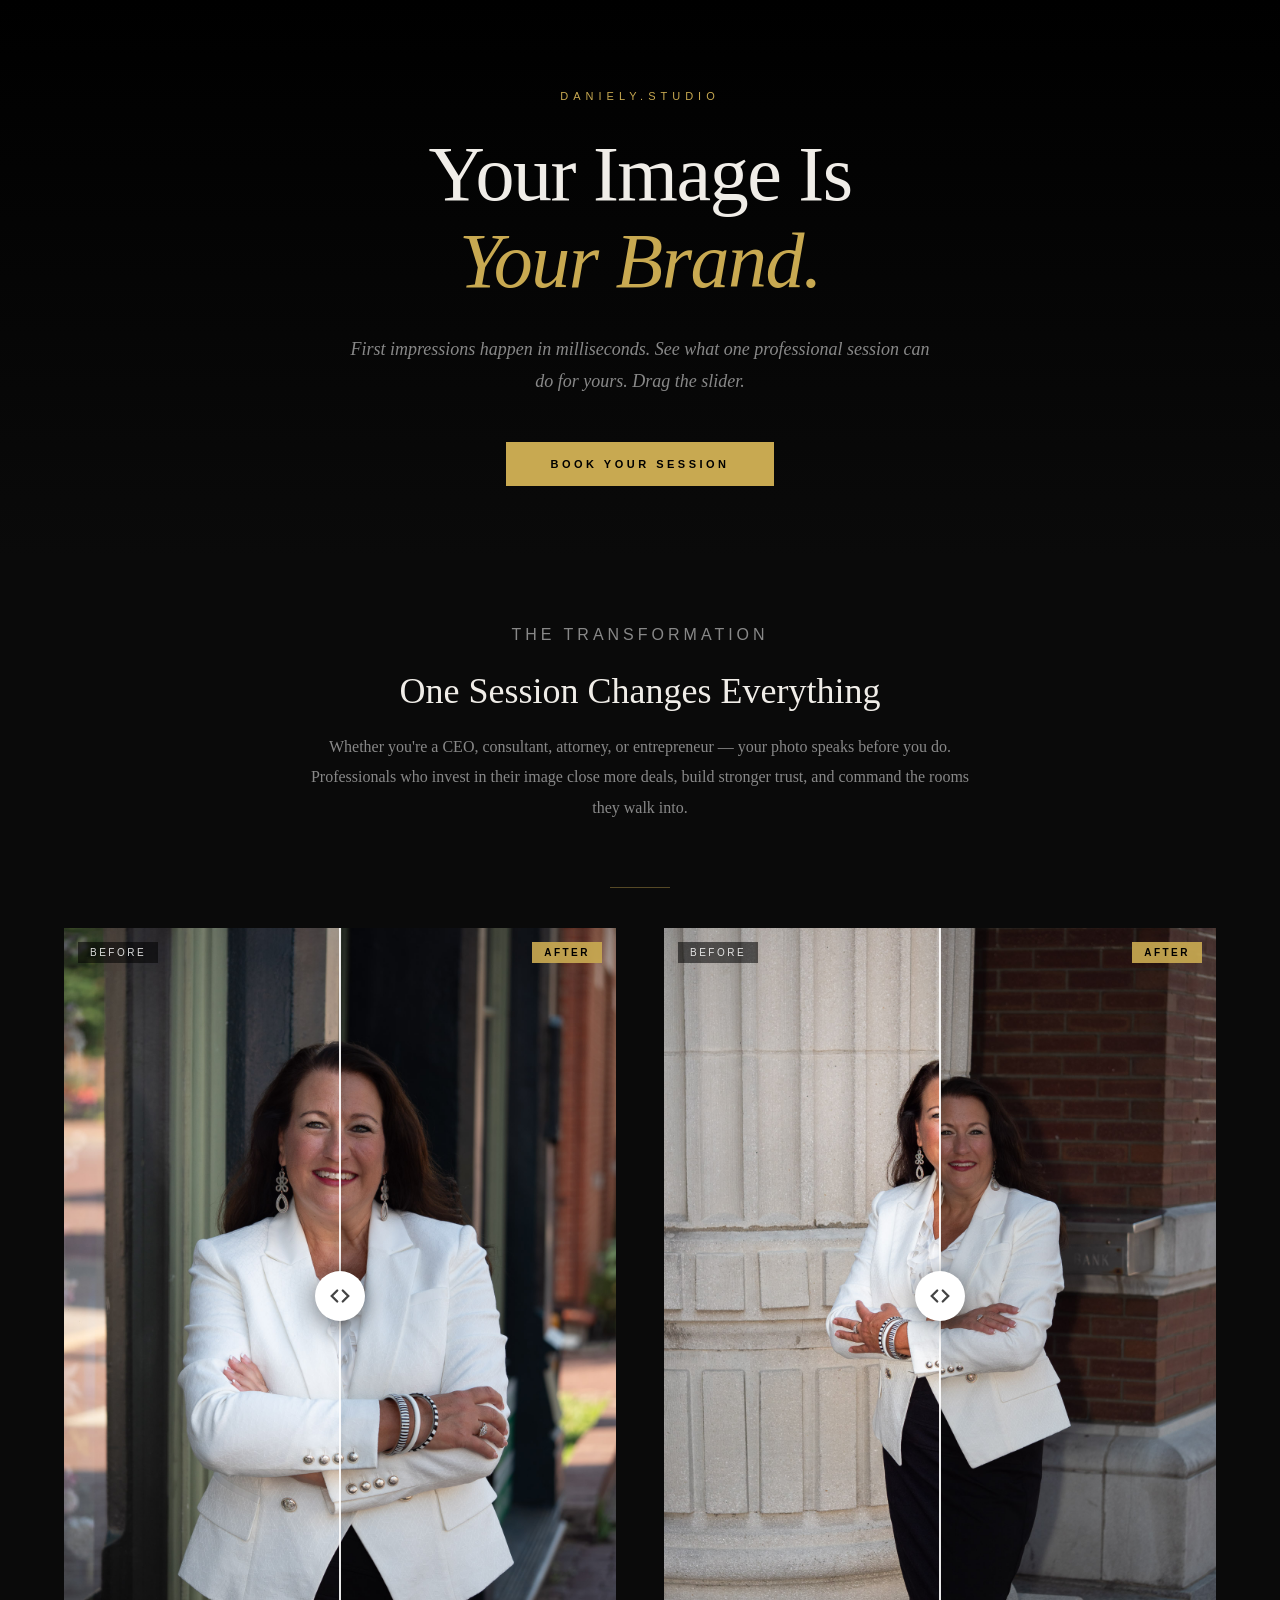
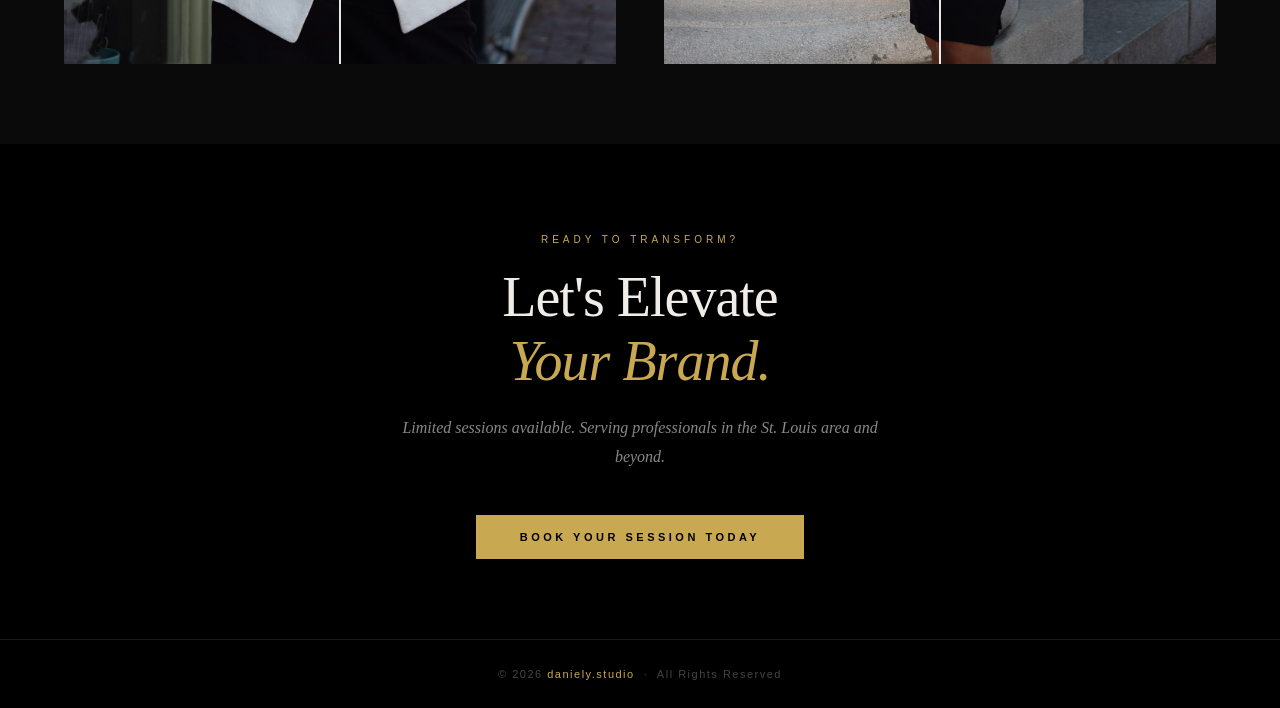
==== index.html @ 1836006f "Add files via upload" ====
<!DOCTYPE html>
<html lang="en">
<head>
    <meta charset="UTF-8">
    <meta name="viewport" content="width=device-width, initial-scale=1.0">
    <title>Elevate Your Professional Brand | daniely.studio</title>

    <!--
    ============================================================
    IMAGE NAMING GUIDE — rename your 2 pairs and place them
    in the same folder as this HTML file:

      portrait_1_before.jpg  — your chosen "before" image (left slider)
      portrait_1_after.jpg   — your chosen "after" image  (left slider)

      portrait_2_before.jpg  — your chosen "before" image (right slider)
      portrait_2_after.jpg   — your chosen "after" image  (right slider)
    ============================================================
    -->

    <style>
        * { margin: 0; padding: 0; box-sizing: border-box; }

        :root {
            --gold:  #c8a951;
            --dark:  #0a0a0a;
            --text:  #f0ede8;
            --muted: #888;
        }

        html { scroll-behavior: smooth; }

        body {
            background: var(--dark);
            color: var(--text);
            font-family: 'Georgia', 'Times New Roman', serif;
            overflow-x: hidden;
        }

        /* ── HEADER ── */
        header {
            text-align: center;
            padding: 90px 24px 70px;
            background: linear-gradient(180deg, #000 0%, var(--dark) 100%);
        }

        .brand-name {
            display: block;
            font-family: 'Arial', sans-serif;
            font-size: 11px;
            letter-spacing: 5px;
            color: var(--gold);
            text-transform: uppercase;
            margin-bottom: 28px;
        }

        header h1 {
            font-size: clamp(38px, 7vw, 78px);
            font-weight: 300;
            line-height: 1.12;
            letter-spacing: -1.5px;
            margin-bottom: 28px;
        }
        header h1 em { font-style: italic; color: var(--gold); }

        header .sub {
            font-size: clamp(15px, 2vw, 18px);
            color: var(--muted);
            max-width: 580px;
            margin: 0 auto 44px;
            line-height: 1.8;
            font-style: italic;
        }

        .cta-btn {
            display: inline-block;
            background: var(--gold);
            color: #000;
            padding: 16px 44px;
            font-size: 11px;
            letter-spacing: 3.5px;
            text-transform: uppercase;
            text-decoration: none;
            font-family: 'Arial', sans-serif;
            font-weight: 700;
            transition: background 0.25s;
        }
        .cta-btn:hover { background: #fff; }

        .divider {
            width: 60px; height: 1px;
            background: var(--gold);
            margin: 0 auto; opacity: 0.4;
        }

        /* ── INTRO ── */
        .intro {
            text-align: center;
            padding: 64px 24px;
            max-width: 720px;
            margin: 0 auto;
        }

        .eyebrow {
            font-family: 'Arial', sans-serif;
            font-size: 10px;
            letter-spacing: 4px;
            color: var(--gold);
            text-transform: uppercase;
            margin-bottom: 20px;
        }

        .intro h2 {
            font-size: clamp(24px, 3.5vw, 36px);
            font-weight: 300;
            margin-bottom: 20px;
        }

        .intro p { color: var(--muted); line-height: 1.9; font-size: 16px; }

        /* ── GALLERY ── */
        .gallery { padding: 40px 24px 80px; max-width: 1200px; margin: 0 auto; }

        .gallery-grid {
            display: grid;
            grid-template-columns: repeat(2, 1fr);
            gap: 48px;
        }

        /* ── BEFORE/AFTER SLIDER ── */
        .ba-container {
            position: relative;
            width: 100%;
            aspect-ratio: 3 / 4;
            overflow: hidden;
            cursor: col-resize;
            user-select: none;
            -webkit-user-select: none;
            background: #111;
        }

        .ba-container img {
            position: absolute;
            top: 0; left: 0;
            width: 100%; height: 100%;
            object-fit: cover;
            object-position: center top;
            display: block;
            pointer-events: none;
        }

        .ba-after { clip-path: inset(0 50% 0 0); }

        .ba-handle {
            position: absolute;
            top: 0; bottom: 0; left: 50%;
            width: 2px;
            background: rgba(255,255,255,0.9);
            transform: translateX(-50%);
            z-index: 20;
            pointer-events: none;
        }

        .ba-circle {
            position: absolute;
            top: 50%; left: 50%;
            transform: translate(-50%, -50%);
            width: 50px; height: 50px;
            background: #fff;
            border-radius: 50%;
            box-shadow: 0 4px 24px rgba(0,0,0,0.55);
            display: flex; align-items: center; justify-content: center;
            pointer-events: all;
            cursor: col-resize;
        }
        .ba-circle svg { width: 22px; height: 22px; }

        .ba-labels {
            position: absolute;
            top: 14px; left: 14px; right: 14px;
            display: flex; justify-content: space-between;
            z-index: 15; pointer-events: none;
        }

        .ba-label {
            font-family: 'Arial', sans-serif;
            font-size: 10px; letter-spacing: 2.5px;
            text-transform: uppercase;
            padding: 5px 12px;
            background: rgba(0,0,0,0.55);
            color: rgba(255,255,255,0.85);
        }
        .ba-label.is-after {
            background: rgba(200,169,81,0.92);
            color: #000; font-weight: 700;
        }

        /* ── CTA ── */
        .cta-section {
            background: #000;
            text-align: center;
            padding: 90px 24px 80px;
        }
        .cta-section h2 {
            font-size: clamp(30px, 5vw, 56px);
            font-weight: 300; line-height: 1.15;
            margin-bottom: 20px; letter-spacing: -1px;
        }
        .cta-section h2 em { font-style: italic; color: var(--gold); }
        .cta-desc {
            color: var(--muted);
            margin: 0 auto 44px; font-size: 16px;
            max-width: 480px; line-height: 1.8; font-style: italic;
        }

        /* ── FOOTER ── */
        footer {
            text-align: center; padding: 28px 24px;
            background: #000; border-top: 1px solid #1a1a1a;
            color: #444; font-family: 'Arial', sans-serif;
            font-size: 11px; letter-spacing: 1.5px;
        }
        footer a { color: var(--gold); text-decoration: none; }

        @media (max-width: 700px) {
            .gallery-grid { grid-template-columns: 1fr; }
            header { padding: 60px 20px 50px; }
        }
    </style>
</head>
<body>

<!-- HEADER -->
<header>
    <span class="brand-name">daniely.studio</span>
    <h1>Your Image Is<br><em>Your Brand.</em></h1>
    <p class="sub">First impressions happen in milliseconds. See what one professional session can do for yours. Drag the slider.</p>
    <a href="#contact" class="cta-btn">Book Your Session</a>
</header>

<!-- INTRO -->
<section class="intro">
    <p class="eyebrow">The Transformation</p>
    <h2>One Session Changes Everything</h2>
    <p>Whether you're a CEO, consultant, attorney, or entrepreneur — your photo speaks before you do. Professionals who invest in their image close more deals, build stronger trust, and command the rooms they walk into.</p>
</section>

<div class="divider"></div>

<!-- GALLERY -->
<section class="gallery">
    <div class="gallery-grid">

        <!-- Slider 1 (left) -->
        <div>
            <div class="ba-container">
                <img src="portrait_1_before.jpg" alt="Before" class="ba-before">
                <img src="portrait_1_after.jpg"  alt="After"  class="ba-after">
                <div class="ba-labels">
                    <span class="ba-label">Before</span>
                    <span class="ba-label is-after">After</span>
                </div>
                <div class="ba-handle"><div class="ba-circle">
                    <svg viewBox="0 0 24 24" fill="none" stroke="#444" stroke-width="2.5" stroke-linecap="round">
                        <polyline points="9 18 3 12 9 6"/><polyline points="15 6 21 12 15 18"/>
                    </svg>
                </div></div>
            </div>
        </div>

        <!-- Slider 2 (right) -->
        <div>
            <div class="ba-container">
                <img src="portrait_2_before.jpg" alt="Before" class="ba-before">
                <img src="portrait_2_after.jpg"  alt="After"  class="ba-after">
                <div class="ba-labels">
                    <span class="ba-label">Before</span>
                    <span class="ba-label is-after">After</span>
                </div>
                <div class="ba-handle"><div class="ba-circle">
                    <svg viewBox="0 0 24 24" fill="none" stroke="#444" stroke-width="2.5" stroke-linecap="round">
                        <polyline points="9 18 3 12 9 6"/><polyline points="15 6 21 12 15 18"/>
                    </svg>
                </div></div>
            </div>
        </div>

    </div>
</section>

<!-- CTA -->
<section class="cta-section" id="contact">
    <p class="eyebrow">Ready to Transform?</p>
    <h2>Let's Elevate<br><em>Your Brand.</em></h2>
    <p class="cta-desc">Limited sessions available. Serving professionals in the St. Louis area and beyond.</p>
    <a href="mailto:dyarosch@gmail.com" class="cta-btn">Book Your Session Today</a>
</section>

<!-- FOOTER -->
<footer>
    <p>© 2026 <a href="#">daniely.studio</a> &nbsp;·&nbsp; All Rights Reserved</p>
</footer>

<!-- SLIDER SCRIPT -->
<script>
(function () {
    document.querySelectorAll('.ba-container').forEach(function (c) {
        var after  = c.querySelector('.ba-after');
        var handle = c.querySelector('.ba-handle');
        if (!after || !handle) return;

        var down = false;

        function pct(x) {
            var r = c.getBoundingClientRect();
            return Math.max(1, Math.min(99, (x - r.left) / r.width * 100));
        }

        function set(p) {
            after.style.clipPath = 'inset(0 ' + (100 - p) + '% 0 0)';
            handle.style.left    = p + '%';
        }

        c.addEventListener('mousedown', function (e) { down = true; set(pct(e.clientX)); e.preventDefault(); });
        document.addEventListener('mousemove', function (e) { if (down) set(pct(e.clientX)); });
        document.addEventListener('mouseup',   function ()  { down = false; });

        c.addEventListener('touchstart', function (e) { down = true; set(pct(e.touches[0].clientX)); }, { passive: true });
        document.addEventListener('touchmove', function (e) { if (down) set(pct(e.touches[0].clientX)); }, { passive: true });
        document.addEventListener('touchend',  function ()  { down = false; });

        set(50);
    });
}());
</script>

</body>
</html>
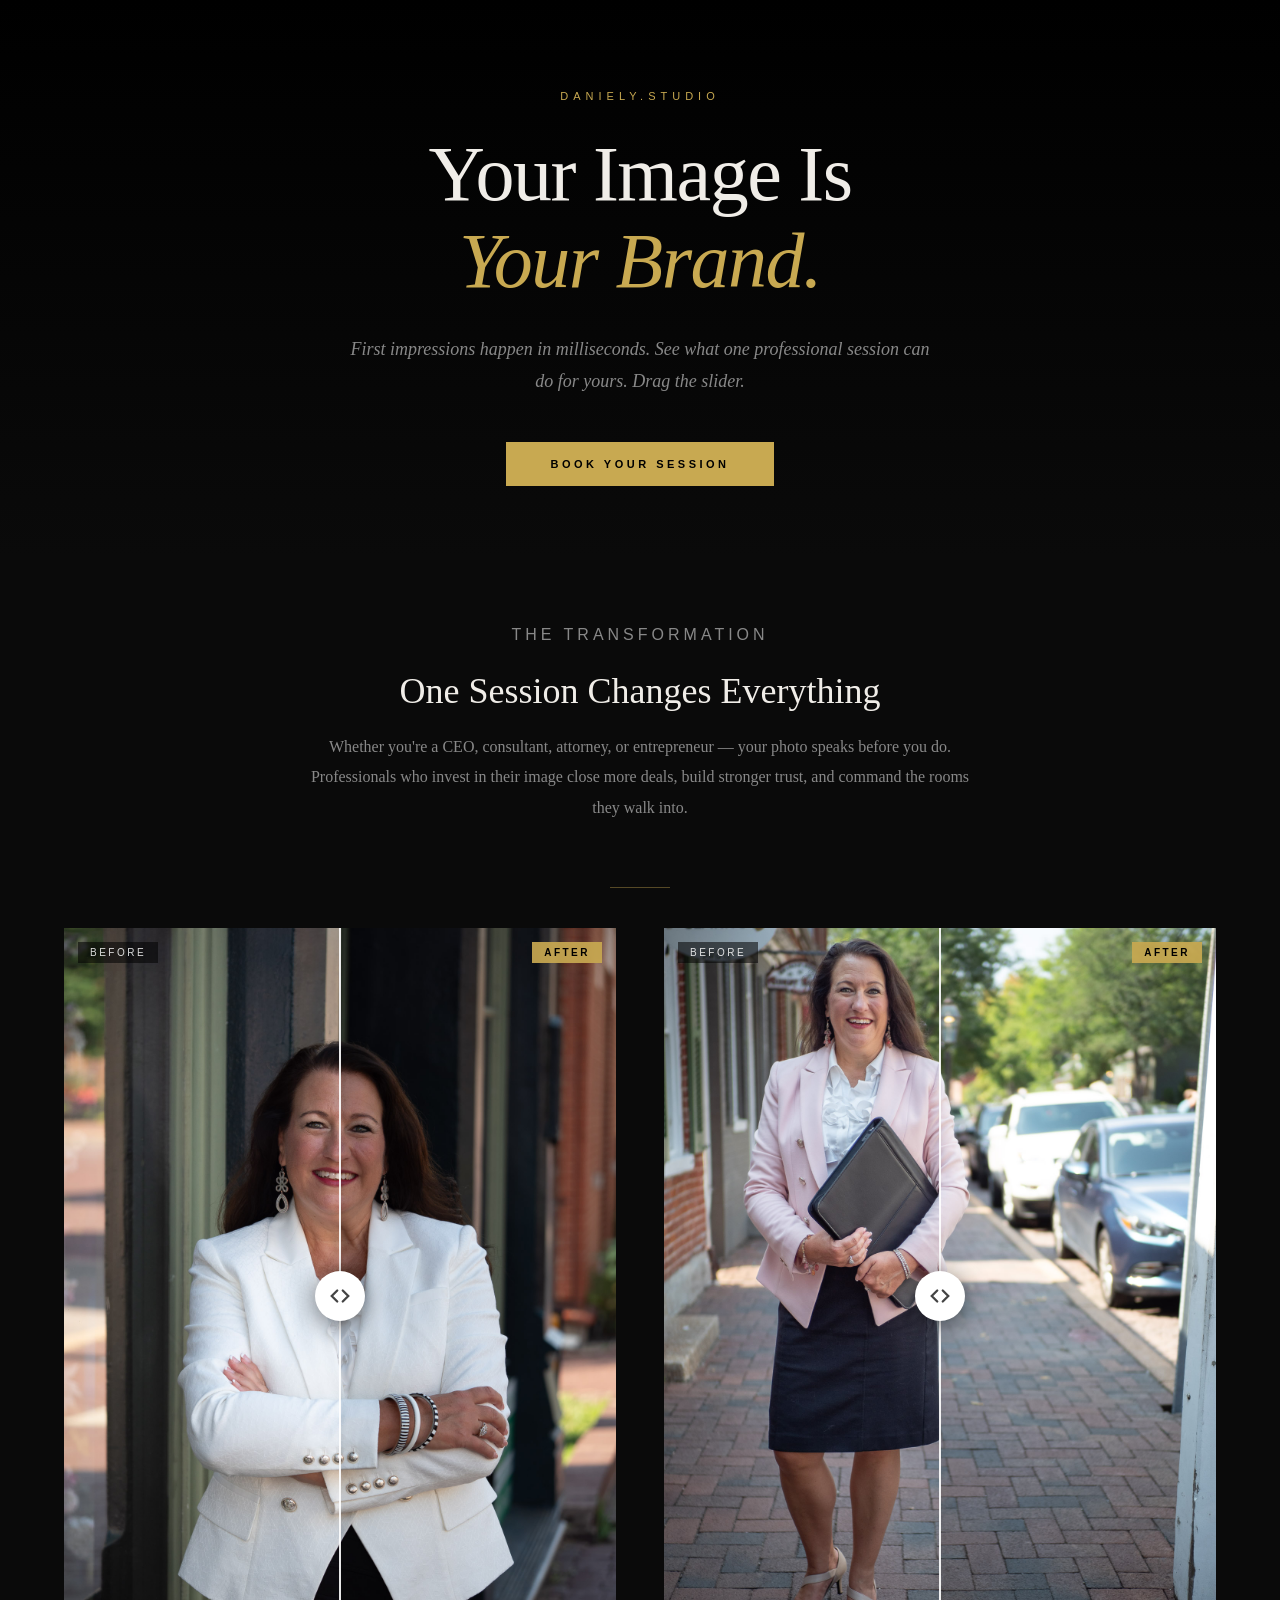
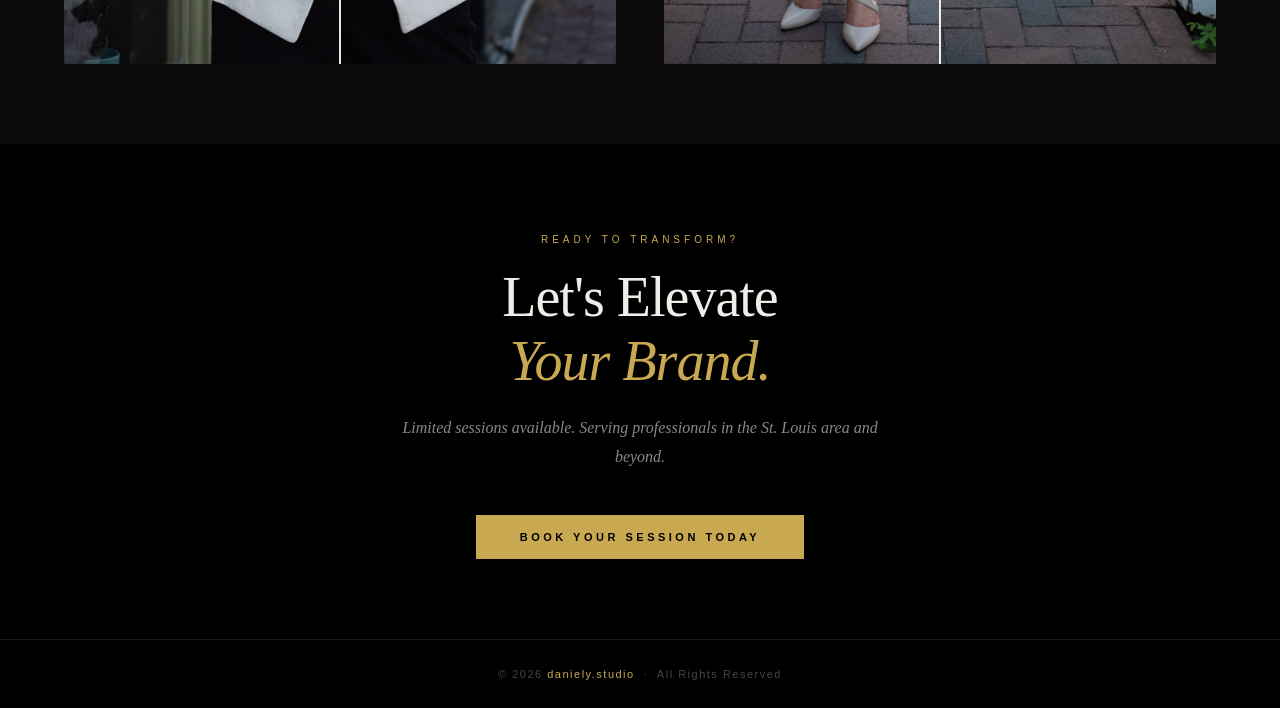
==== commit 69dc0801: "Fix index.html to use other images, delete older files. use #4 instead of #2 files" ====
--- a/index.html
+++ b/index.html
@@ -271,8 +271,8 @@
         <!-- Slider 2 (right) -->
         <div>
             <div class="ba-container">
-                <img src="portrait_2_before.jpg" alt="Before" class="ba-before">
-                <img src="portrait_2_after.jpg"  alt="After"  class="ba-after">
+                <img src="portrait_4_before.jpg" alt="Before" class="ba-before">
+                <img src="portrait_4_after.jpg"  alt="After"  class="ba-after">
                 <div class="ba-labels">
                     <span class="ba-label">Before</span>
                     <span class="ba-label is-after">After</span>
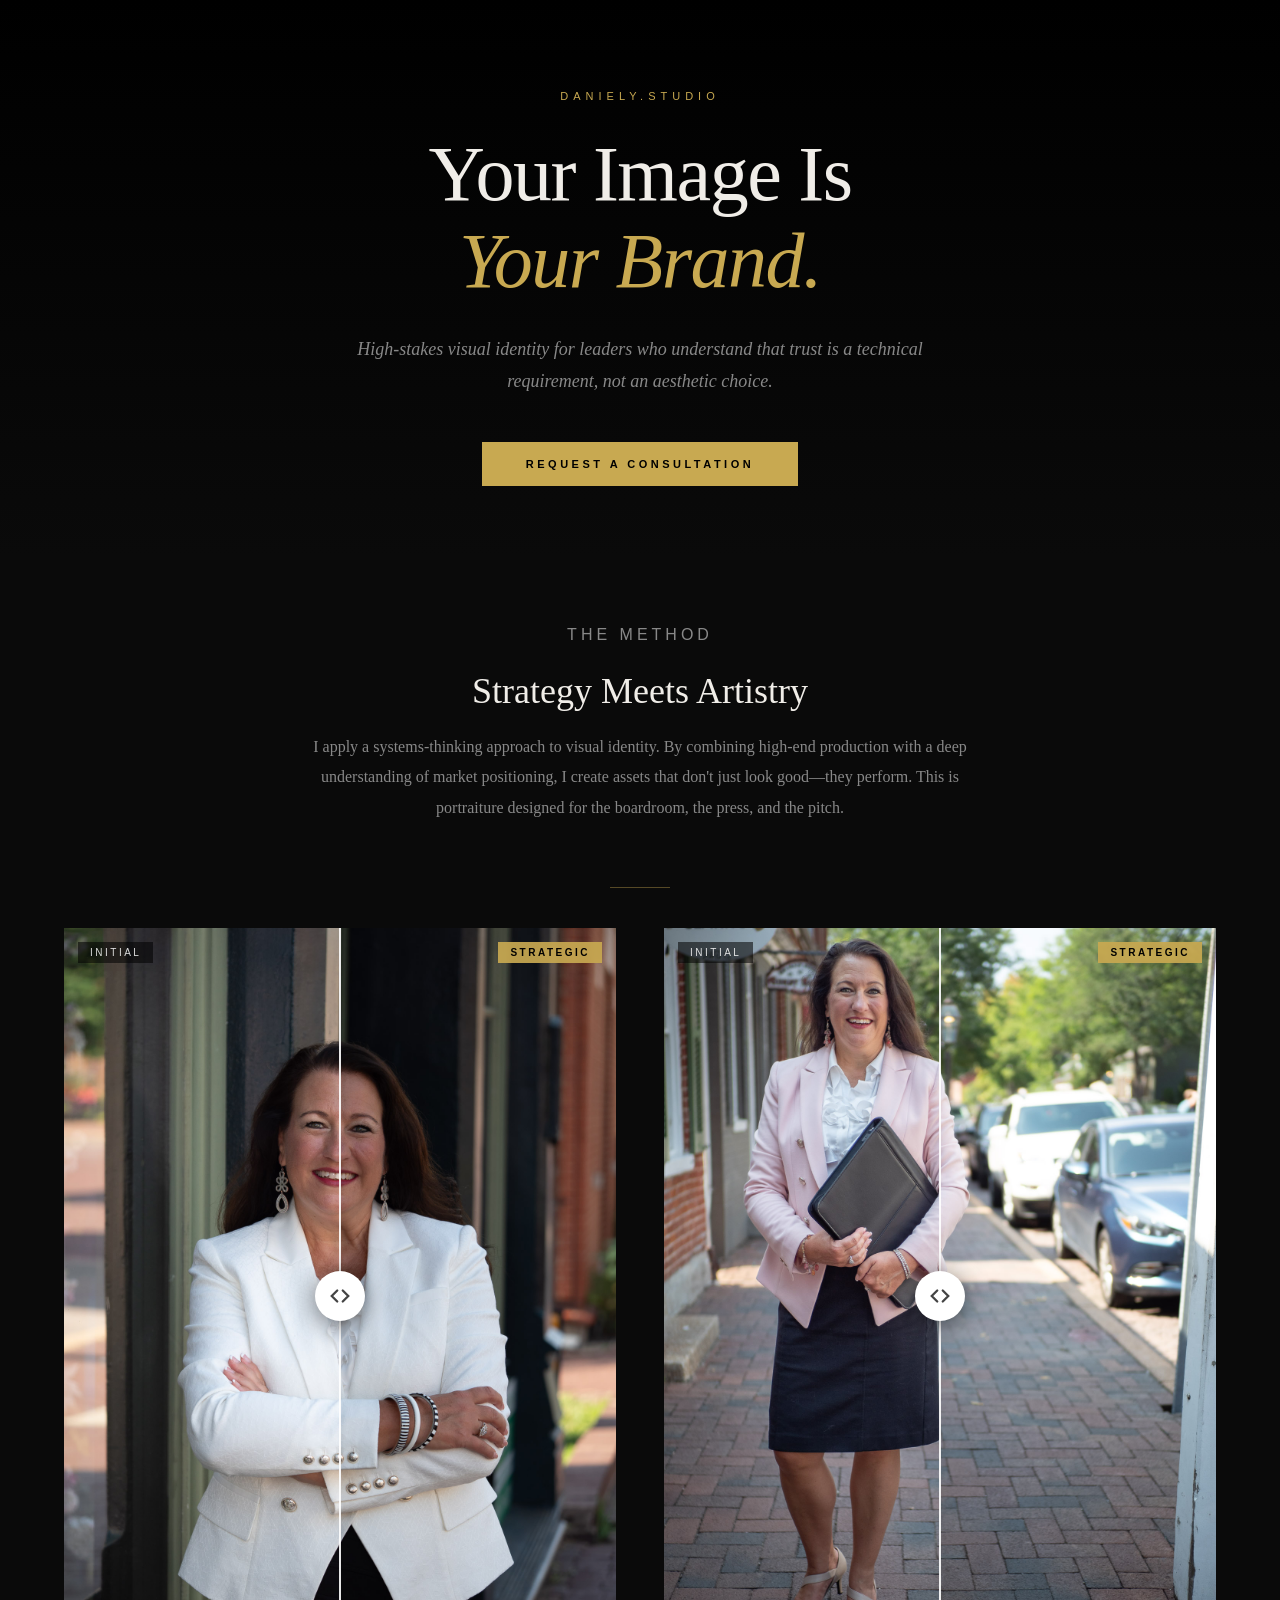
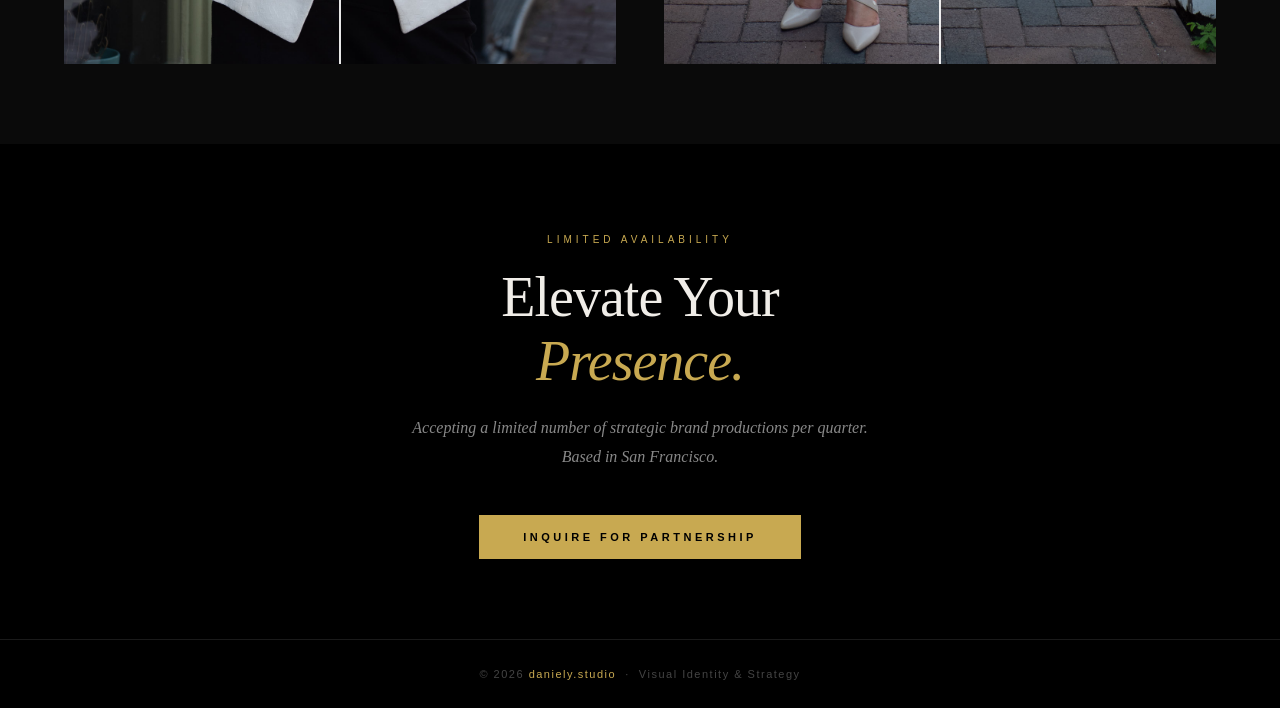
==== commit cbe2562f: "Update index.html new version from gemini" ====
--- a/index.html
+++ b/index.html
@@ -3,22 +3,11 @@
 <head>
     <meta charset="UTF-8">
     <meta name="viewport" content="width=device-width, initial-scale=1.0">
-    <title>Elevate Your Professional Brand | daniely.studio</title>
-
-    <!--
-    ============================================================
-    IMAGE NAMING GUIDE — rename your 2 pairs and place them
-    in the same folder as this HTML file:
-
-      portrait_1_before.jpg  — your chosen "before" image (left slider)
-      portrait_1_after.jpg   — your chosen "after" image  (left slider)
-
-      portrait_2_before.jpg  — your chosen "before" image (right slider)
-      portrait_2_after.jpg   — your chosen "after" image  (right slider)
-    ============================================================
-    -->
-
+    <title>Daniel Yim | Strategic Visual Identity & Brand Production</title>
+    <meta name="description" content="High-end visual branding and portraiture for executives, founders, and premium consultants. Transforming professional presence through strategic imagery.">
+    
     <style>
+        /* ... existing styles kept for brevity ... */
         * { margin: 0; padding: 0; box-sizing: border-box; }
 
         :root {
@@ -230,35 +219,30 @@
 </head>
 <body>
 
-<!-- HEADER -->
 <header>
     <span class="brand-name">daniely.studio</span>
     <h1>Your Image Is<br><em>Your Brand.</em></h1>
-    <p class="sub">First impressions happen in milliseconds. See what one professional session can do for yours. Drag the slider.</p>
-    <a href="#contact" class="cta-btn">Book Your Session</a>
+    <p class="sub">High-stakes visual identity for leaders who understand that trust is a technical requirement, not an aesthetic choice.</p>
+    <a href="#inquire" class="cta-btn">Request a Consultation</a>
 </header>
 
-<!-- INTRO -->
 <section class="intro">
-    <p class="eyebrow">The Transformation</p>
-    <h2>One Session Changes Everything</h2>
-    <p>Whether you're a CEO, consultant, attorney, or entrepreneur — your photo speaks before you do. Professionals who invest in their image close more deals, build stronger trust, and command the rooms they walk into.</p>
+    <p class="eyebrow">The Method</p>
+    <h2>Strategy Meets Artistry</h2>
+    <p>I apply a systems-thinking approach to visual identity. By combining high-end production with a deep understanding of market positioning, I create assets that don't just look good—they perform. This is portraiture designed for the boardroom, the press, and the pitch.</p>
 </section>
 
 <div class="divider"></div>
 
-<!-- GALLERY -->
 <section class="gallery">
     <div class="gallery-grid">
-
-        <!-- Slider 1 (left) -->
         <div>
             <div class="ba-container">
-                <img src="portrait_1_before.jpg" alt="Before" class="ba-before">
-                <img src="portrait_1_after.jpg"  alt="After"  class="ba-after">
+                <img src="portrait_1_before.jpg" alt="Amateur snapshot" class="ba-before">
+                <img src="portrait_1_after.jpg"  alt="Professional studio asset"  class="ba-after">
                 <div class="ba-labels">
-                    <span class="ba-label">Before</span>
-                    <span class="ba-label is-after">After</span>
+                    <span class="ba-label">Initial</span>
+                    <span class="ba-label is-after">Strategic</span>
                 </div>
                 <div class="ba-handle"><div class="ba-circle">
                     <svg viewBox="0 0 24 24" fill="none" stroke="#444" stroke-width="2.5" stroke-linecap="round">
@@ -268,14 +252,13 @@
             </div>
         </div>
 
-        <!-- Slider 2 (right) -->
         <div>
             <div class="ba-container">
-                <img src="portrait_4_before.jpg" alt="Before" class="ba-before">
-                <img src="portrait_4_after.jpg"  alt="After"  class="ba-after">
+                <img src="portrait_4_before.jpg" alt="Outdated profile" class="ba-before">
+                <img src="portrait_4_after.jpg"  alt="Modern authority asset"  class="ba-after">
                 <div class="ba-labels">
-                    <span class="ba-label">Before</span>
-                    <span class="ba-label is-after">After</span>
+                    <span class="ba-label">Initial</span>
+                    <span class="ba-label is-after">Strategic</span>
                 </div>
                 <div class="ba-handle"><div class="ba-circle">
                     <svg viewBox="0 0 24 24" fill="none" stroke="#444" stroke-width="2.5" stroke-linecap="round">
@@ -284,24 +267,20 @@
                 </div></div>
             </div>
         </div>
-
     </div>
 </section>
 
-<!-- CTA -->
-<section class="cta-section" id="contact">
-    <p class="eyebrow">Ready to Transform?</p>
-    <h2>Let's Elevate<br><em>Your Brand.</em></h2>
-    <p class="cta-desc">Limited sessions available. Serving professionals in the St. Louis area and beyond.</p>
-    <a href="mailto:dyarosch@gmail.com" class="cta-btn">Book Your Session Today</a>
+<section class="cta-section" id="inquire">
+    <p class="eyebrow">Limited Availability</p>
+    <h2>Elevate Your<br><em>Presence.</em></h2>
+    <p class="cta-desc">Accepting a limited number of strategic brand productions per quarter. Based in San Francisco.</p>
+    <a href="mailto:your-new-email@daniely.studio?subject=Strategic Portfolio Inquiry" class="cta-btn">Inquire for Partnership</a>
 </section>
 
-<!-- FOOTER -->
 <footer>
-    <p>© 2026 <a href="#">daniely.studio</a> &nbsp;·&nbsp; All Rights Reserved</p>
+    <p>© 2026 <a href="#">daniely.studio</a> &nbsp;·&nbsp; Visual Identity & Strategy</p>
 </footer>
 
-<!-- SLIDER SCRIPT -->
 <script>
 (function () {
     document.querySelectorAll('.ba-container').forEach(function (c) {
@@ -335,4 +314,4 @@
 </script>
 
 </body>
-</html>
+</html>
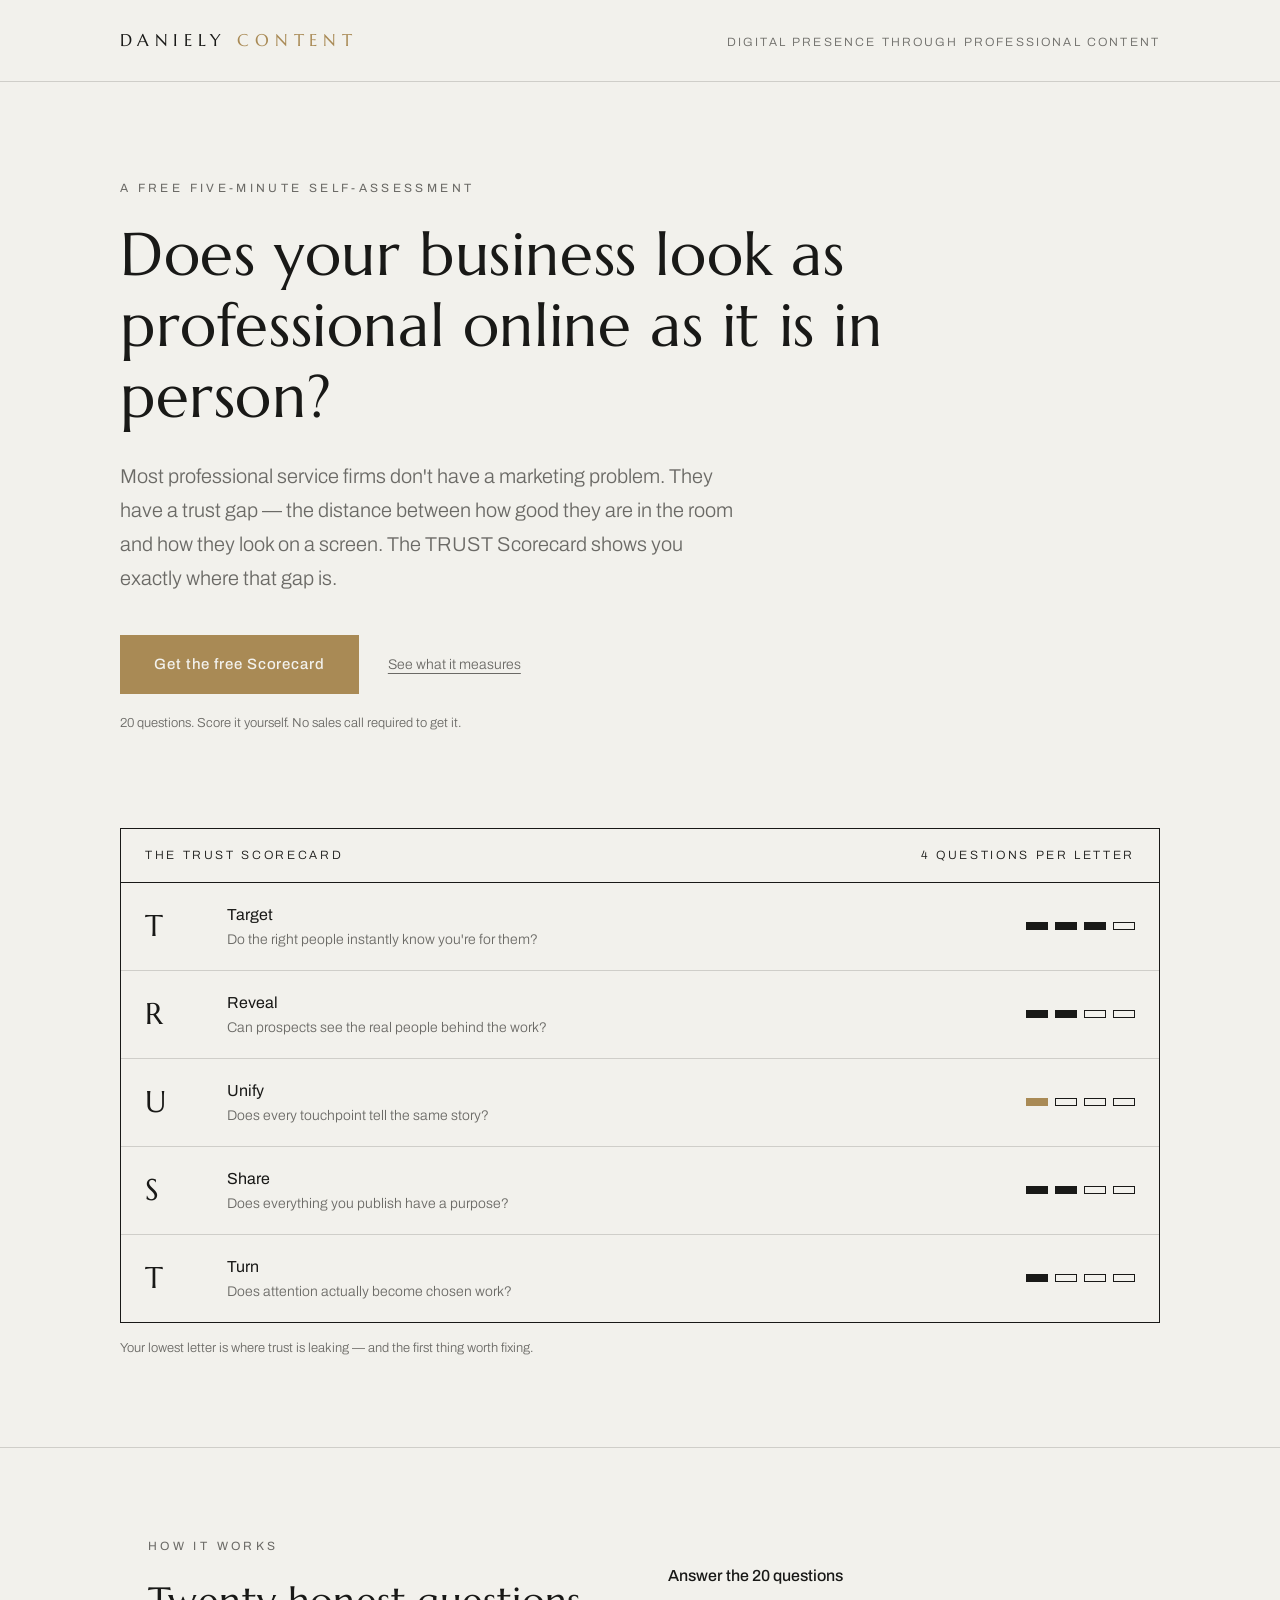
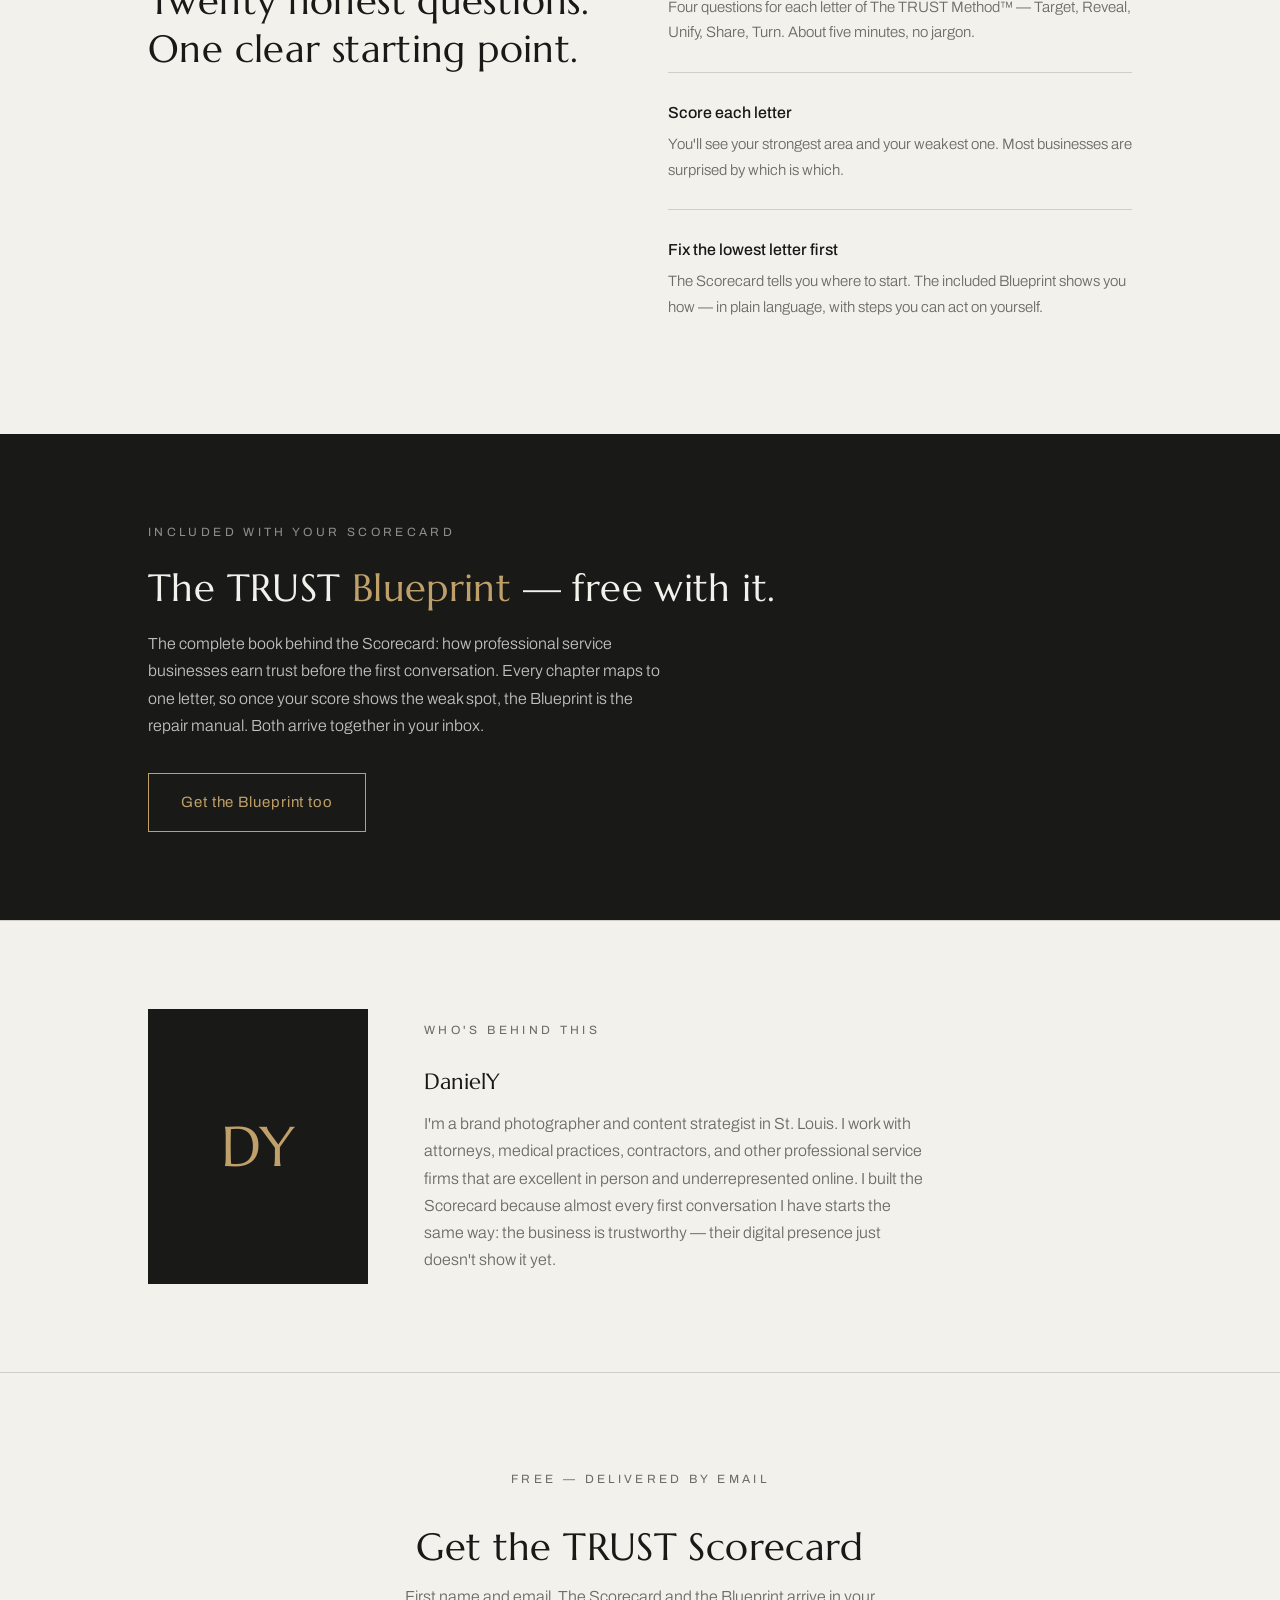
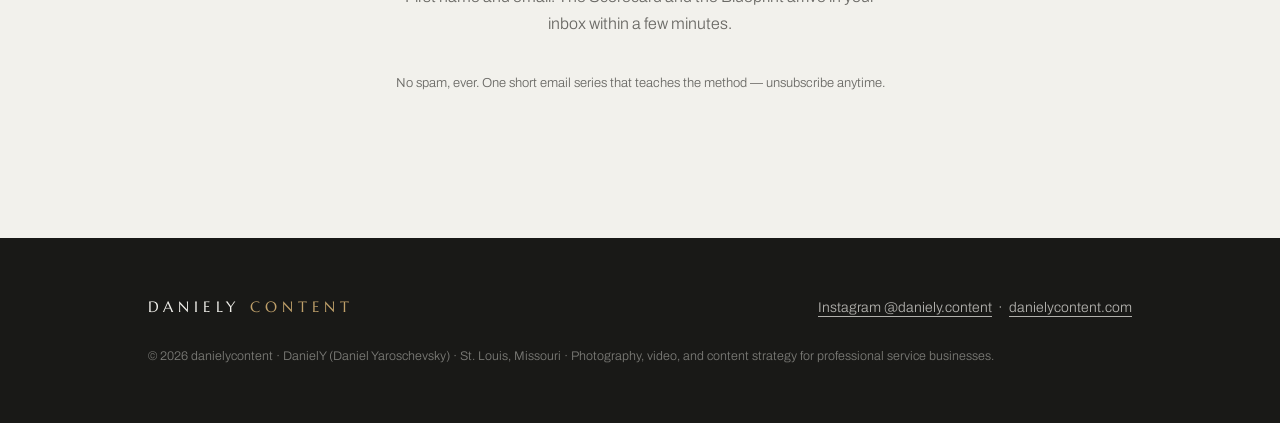
==== commit 998734a6: "new landing page landing page" ====
--- a/index.html
+++ b/index.html
@@ -1,317 +1,304 @@
 <!DOCTYPE html>
 <html lang="en">
 <head>
-    <meta charset="UTF-8">
-    <meta name="viewport" content="width=device-width, initial-scale=1.0">
-    <title>Daniel Yim | Strategic Visual Identity & Brand Production</title>
-    <meta name="description" content="High-end visual branding and portraiture for executives, founders, and premium consultants. Transforming professional presence through strategic imagery.">
-    
-    <style>
-        /* ... existing styles kept for brevity ... */
-        * { margin: 0; padding: 0; box-sizing: border-box; }
-
-        :root {
-            --gold:  #c8a951;
-            --dark:  #0a0a0a;
-            --text:  #f0ede8;
-            --muted: #888;
-        }
-
-        html { scroll-behavior: smooth; }
-
-        body {
-            background: var(--dark);
-            color: var(--text);
-            font-family: 'Georgia', 'Times New Roman', serif;
-            overflow-x: hidden;
-        }
-
-        /* ── HEADER ── */
-        header {
-            text-align: center;
-            padding: 90px 24px 70px;
-            background: linear-gradient(180deg, #000 0%, var(--dark) 100%);
-        }
-
-        .brand-name {
-            display: block;
-            font-family: 'Arial', sans-serif;
-            font-size: 11px;
-            letter-spacing: 5px;
-            color: var(--gold);
-            text-transform: uppercase;
-            margin-bottom: 28px;
-        }
-
-        header h1 {
-            font-size: clamp(38px, 7vw, 78px);
-            font-weight: 300;
-            line-height: 1.12;
-            letter-spacing: -1.5px;
-            margin-bottom: 28px;
-        }
-        header h1 em { font-style: italic; color: var(--gold); }
-
-        header .sub {
-            font-size: clamp(15px, 2vw, 18px);
-            color: var(--muted);
-            max-width: 580px;
-            margin: 0 auto 44px;
-            line-height: 1.8;
-            font-style: italic;
-        }
-
-        .cta-btn {
-            display: inline-block;
-            background: var(--gold);
-            color: #000;
-            padding: 16px 44px;
-            font-size: 11px;
-            letter-spacing: 3.5px;
-            text-transform: uppercase;
-            text-decoration: none;
-            font-family: 'Arial', sans-serif;
-            font-weight: 700;
-            transition: background 0.25s;
-        }
-        .cta-btn:hover { background: #fff; }
-
-        .divider {
-            width: 60px; height: 1px;
-            background: var(--gold);
-            margin: 0 auto; opacity: 0.4;
-        }
-
-        /* ── INTRO ── */
-        .intro {
-            text-align: center;
-            padding: 64px 24px;
-            max-width: 720px;
-            margin: 0 auto;
-        }
-
-        .eyebrow {
-            font-family: 'Arial', sans-serif;
-            font-size: 10px;
-            letter-spacing: 4px;
-            color: var(--gold);
-            text-transform: uppercase;
-            margin-bottom: 20px;
-        }
-
-        .intro h2 {
-            font-size: clamp(24px, 3.5vw, 36px);
-            font-weight: 300;
-            margin-bottom: 20px;
-        }
-
-        .intro p { color: var(--muted); line-height: 1.9; font-size: 16px; }
-
-        /* ── GALLERY ── */
-        .gallery { padding: 40px 24px 80px; max-width: 1200px; margin: 0 auto; }
-
-        .gallery-grid {
-            display: grid;
-            grid-template-columns: repeat(2, 1fr);
-            gap: 48px;
-        }
-
-        /* ── BEFORE/AFTER SLIDER ── */
-        .ba-container {
-            position: relative;
-            width: 100%;
-            aspect-ratio: 3 / 4;
-            overflow: hidden;
-            cursor: col-resize;
-            user-select: none;
-            -webkit-user-select: none;
-            background: #111;
-        }
-
-        .ba-container img {
-            position: absolute;
-            top: 0; left: 0;
-            width: 100%; height: 100%;
-            object-fit: cover;
-            object-position: center top;
-            display: block;
-            pointer-events: none;
-        }
-
-        .ba-after { clip-path: inset(0 50% 0 0); }
-
-        .ba-handle {
-            position: absolute;
-            top: 0; bottom: 0; left: 50%;
-            width: 2px;
-            background: rgba(255,255,255,0.9);
-            transform: translateX(-50%);
-            z-index: 20;
-            pointer-events: none;
-        }
-
-        .ba-circle {
-            position: absolute;
-            top: 50%; left: 50%;
-            transform: translate(-50%, -50%);
-            width: 50px; height: 50px;
-            background: #fff;
-            border-radius: 50%;
-            box-shadow: 0 4px 24px rgba(0,0,0,0.55);
-            display: flex; align-items: center; justify-content: center;
-            pointer-events: all;
-            cursor: col-resize;
-        }
-        .ba-circle svg { width: 22px; height: 22px; }
-
-        .ba-labels {
-            position: absolute;
-            top: 14px; left: 14px; right: 14px;
-            display: flex; justify-content: space-between;
-            z-index: 15; pointer-events: none;
-        }
-
-        .ba-label {
-            font-family: 'Arial', sans-serif;
-            font-size: 10px; letter-spacing: 2.5px;
-            text-transform: uppercase;
-            padding: 5px 12px;
-            background: rgba(0,0,0,0.55);
-            color: rgba(255,255,255,0.85);
-        }
-        .ba-label.is-after {
-            background: rgba(200,169,81,0.92);
-            color: #000; font-weight: 700;
-        }
-
-        /* ── CTA ── */
-        .cta-section {
-            background: #000;
-            text-align: center;
-            padding: 90px 24px 80px;
-        }
-        .cta-section h2 {
-            font-size: clamp(30px, 5vw, 56px);
-            font-weight: 300; line-height: 1.15;
-            margin-bottom: 20px; letter-spacing: -1px;
-        }
-        .cta-section h2 em { font-style: italic; color: var(--gold); }
-        .cta-desc {
-            color: var(--muted);
-            margin: 0 auto 44px; font-size: 16px;
-            max-width: 480px; line-height: 1.8; font-style: italic;
-        }
-
-        /* ── FOOTER ── */
-        footer {
-            text-align: center; padding: 28px 24px;
-            background: #000; border-top: 1px solid #1a1a1a;
-            color: #444; font-family: 'Arial', sans-serif;
-            font-size: 11px; letter-spacing: 1.5px;
-        }
-        footer a { color: var(--gold); text-decoration: none; }
-
-        @media (max-width: 700px) {
-            .gallery-grid { grid-template-columns: 1fr; }
-            header { padding: 60px 20px 50px; }
-        }
-    </style>
+<meta charset="UTF-8">
+<meta name="viewport" content="width=device-width, initial-scale=1.0">
+<title>The TRUST Scorecard — Free Digital Presence Self-Assessment | danielycontent</title>
+<meta name="description" content="A free 5-minute self-assessment for professional service businesses. 20 questions that show you exactly where your digital presence earns trust — and where it quietly loses it.">
+
+<link rel="icon" href="/favicon.ico" sizes="48x48">
+<link rel="icon" type="image/png" sizes="16x16" href="/favicon-16.png">
+<link rel="icon" type="image/png" sizes="32x32" href="/favicon-32.png">
+<link rel="icon" type="image/png" sizes="48x48" href="/favicon-48.png">
+<link rel="apple-touch-icon" href="/apple-touch-icon.png">
+
+<link rel="preconnect" href="https://fonts.googleapis.com">
+<link rel="preconnect" href="https://fonts.gstatic.com" crossorigin>
+<link href="https://fonts.googleapis.com/css2?family=Marcellus&family=Archivo:wght@300;400;500&display=swap" rel="stylesheet">
+
+<style>
+  :root{
+    --charcoal:#191917;
+    --cream:#F2F1EC;
+    --bronze:#A98A55;        /* accent on light */
+    --bronze-dark:#BFA06A;   /* accent on dark  */
+    --gray:#6B6A66;
+    --hairline:rgba(25,25,23,.16);
+    --maxw:1040px;
+  }
+  *{margin:0;padding:0;box-sizing:border-box}
+  html{scroll-behavior:smooth}
+  @media (prefers-reduced-motion: reduce){ html{scroll-behavior:auto} }
+  body{
+    background:var(--cream);
+    color:var(--charcoal);
+    font-family:'Archivo',system-ui,sans-serif;
+    font-weight:300;
+    line-height:1.7;
+    -webkit-font-smoothing:antialiased;
+  }
+  a{color:inherit}
+  :focus-visible{outline:2px solid var(--bronze);outline-offset:3px}
+  .wrap{max-width:var(--maxw);margin:0 auto;padding:0 28px}
+
+  h1,h2,.wordmark{font-family:'Marcellus',serif;font-weight:400;letter-spacing:.01em}
+  h2{font-size:clamp(26px,3.6vw,38px);line-height:1.25;margin-bottom:18px}
+  .eyebrow{
+    font-size:12px;letter-spacing:.28em;text-transform:uppercase;
+    color:var(--gray);font-weight:400;margin-bottom:22px;
+  }
+
+  /* ── header ── */
+  header{border-bottom:1px solid var(--hairline)}
+  .topbar{display:flex;align-items:baseline;justify-content:space-between;padding:26px 0}
+  .wordmark{font-size:17px;letter-spacing:.34em;text-transform:uppercase;text-decoration:none}
+  .wordmark .co{color:var(--bronze)}
+  .wordmark-rule{display:block;height:1px;background:var(--hairline);margin-top:9px}
+  .top-note{font-size:12px;letter-spacing:.18em;text-transform:uppercase;color:var(--gray)}
+  @media(max-width:560px){.top-note{display:none}}
+
+  /* ── hero ── */
+  .hero{padding:96px 0 30px}
+  .hero h1{font-size:clamp(34px,5.6vw,60px);line-height:1.18;max-width:19ch}
+  .hero p.lead{font-size:clamp(17px,2vw,20px);color:var(--gray);max-width:56ch;margin:26px 0 40px}
+  .btn{
+    display:inline-block;background:var(--bronze);color:var(--cream);
+    font-family:'Archivo',sans-serif;font-weight:500;font-size:15px;letter-spacing:.06em;
+    padding:17px 34px;text-decoration:none;border:none;cursor:pointer;
+  }
+  .btn:hover{background:#94773F}
+  .aside-link{display:inline-block;margin-left:26px;font-size:14px;color:var(--gray);text-decoration:underline;text-underline-offset:4px}
+  .hero .fineprint{font-size:13px;color:var(--gray);margin-top:18px}
+
+  /* ── signature: the scorecard strip ── */
+  .strip{padding:64px 0 88px}
+  .strip-card{border:1px solid var(--charcoal);}
+  .strip-head{
+    display:flex;justify-content:space-between;align-items:baseline;
+    padding:16px 24px;border-bottom:1px solid var(--charcoal);
+    font-size:12px;letter-spacing:.22em;text-transform:uppercase;
+  }
+  .strip-row{
+    display:grid;grid-template-columns:64px 1fr auto;align-items:center;
+    padding:18px 24px;border-bottom:1px solid var(--hairline);gap:18px;
+  }
+  .strip-row:last-child{border-bottom:none}
+  .strip-letter{font-family:'Marcellus',serif;font-size:30px;line-height:1}
+  .strip-word{font-weight:400;font-size:16px}
+  .strip-word span{display:block;font-weight:300;font-size:14px;color:var(--gray)}
+  .ticks{display:flex;gap:7px}
+  .tick{width:22px;height:8px;border:1px solid var(--charcoal);background:transparent}
+  .tick.f{background:var(--charcoal)}
+  .tick.b{background:var(--bronze);border-color:var(--bronze)}
+  .strip-caption{font-size:13px;color:var(--gray);margin-top:14px}
+  @media(max-width:560px){
+    .strip-row{grid-template-columns:44px 1fr}
+    .ticks{grid-column:2;margin-top:6px}
+    .strip-letter{font-size:24px}
+  }
+
+  /* ── sections ── */
+  section.band{padding:88px 0;border-top:1px solid var(--hairline)}
+  .cols{display:grid;grid-template-columns:1fr 1fr;gap:56px;align-items:start}
+  @media(max-width:800px){.cols{grid-template-columns:1fr}}
+  .step{padding:26px 0;border-top:1px solid var(--hairline)}
+  .step:first-of-type{border-top:none}
+  .step h3{font-family:'Archivo',sans-serif;font-weight:500;font-size:16px;margin-bottom:6px}
+  .step p{color:var(--gray);font-size:15px;max-width:52ch}
+
+  /* ── dark bonus band ── */
+  .band-dark{background:var(--charcoal);color:var(--cream);padding:88px 0}
+  .band-dark .eyebrow{color:rgba(242,241,236,.55)}
+  .band-dark h2 em{font-style:normal;color:var(--bronze-dark)}
+  .band-dark p{color:rgba(242,241,236,.78);max-width:58ch}
+  .btn-ghost{
+    display:inline-block;margin-top:34px;padding:16px 32px;
+    border:1px solid var(--bronze-dark);color:var(--bronze-dark);
+    font-weight:400;font-size:15px;letter-spacing:.06em;text-decoration:none;
+  }
+  .btn-ghost:hover{background:var(--bronze-dark);color:var(--charcoal)}
+
+  /* ── founder ── */
+  .founder{display:grid;grid-template-columns:220px 1fr;gap:56px;align-items:center}
+  @media(max-width:700px){.founder{grid-template-columns:1fr;gap:32px}}
+  .founder-photo{
+    aspect-ratio:4/5;background:var(--charcoal);
+    display:flex;align-items:center;justify-content:center;
+  }
+  .founder-photo span{font-family:'Marcellus',serif;font-size:56px;color:var(--bronze-dark)}
+  .founder-photo img{width:100%;height:100%;object-fit:cover;display:block}
+  .founder p{color:var(--gray);max-width:56ch}
+  .founder .name{font-family:'Marcellus',serif;font-size:22px;color:var(--charcoal);margin-bottom:10px}
+
+  /* ── form ── */
+  #get-scorecard{padding:96px 0 110px;border-top:1px solid var(--hairline)}
+  .form-card{max-width:560px;margin:0 auto;text-align:center}
+  .form-card h2{margin-bottom:12px}
+  .form-card>p{color:var(--gray);margin-bottom:34px}
+  .ml-embedded{text-align:left}
+  /* keep MailerLite's injected form aligned with the brand */
+  .ml-embedded .ml-form-embedContainer,
+  .ml-embedded .ml-form-embedWrapper{background:transparent!important;border:none!important}
+  .ml-embedded input[type="text"],
+  .ml-embedded input[type="email"]{
+    font-family:'Archivo',sans-serif!important;font-weight:300!important;
+    background:#fff!important;border:1px solid var(--hairline)!important;border-radius:0!important;
+    color:var(--charcoal)!important;
+  }
+  .ml-embedded button{
+    background:var(--bronze)!important;border:none!important;border-radius:0!important;
+    font-family:'Archivo',sans-serif!important;font-weight:500!important;letter-spacing:.06em!important;
+    color:var(--cream)!important;
+  }
+  .privacy{font-size:13px;color:var(--gray);margin-top:20px}
+  noscript p{font-size:14px;color:var(--gray);margin-top:16px}
+
+  /* ── footer ── */
+  footer{background:var(--charcoal);color:rgba(242,241,236,.7);padding:56px 0;font-size:14px}
+  footer .wordmark{color:var(--cream);font-size:15px}
+  footer .wordmark .co{color:var(--bronze-dark)}
+  .foot-grid{display:flex;flex-wrap:wrap;gap:28px;justify-content:space-between;align-items:baseline}
+  footer a{text-decoration:underline;text-underline-offset:4px}
+  .foot-legal{margin-top:26px;font-size:12.5px;color:rgba(242,241,236,.45)}
+</style>
 </head>
 <body>
 
 <header>
-    <span class="brand-name">daniely.studio</span>
-    <h1>Your Image Is<br><em>Your Brand.</em></h1>
-    <p class="sub">High-stakes visual identity for leaders who understand that trust is a technical requirement, not an aesthetic choice.</p>
-    <a href="#inquire" class="cta-btn">Request a Consultation</a>
+  <div class="wrap topbar">
+    <a class="wordmark" href="/">DANIELY&nbsp;<span class="co">CONTENT</span></a>
+    <span class="top-note">Digital presence through professional content</span>
+  </div>
 </header>
 
-<section class="intro">
-    <p class="eyebrow">The Method</p>
-    <h2>Strategy Meets Artistry</h2>
-    <p>I apply a systems-thinking approach to visual identity. By combining high-end production with a deep understanding of market positioning, I create assets that don't just look good—they perform. This is portraiture designed for the boardroom, the press, and the pitch.</p>
-</section>
-
-<div class="divider"></div>
-
-<section class="gallery">
-    <div class="gallery-grid">
-        <div>
-            <div class="ba-container">
-                <img src="portrait_1_before.jpg" alt="Amateur snapshot" class="ba-before">
-                <img src="portrait_1_after.jpg"  alt="Professional studio asset"  class="ba-after">
-                <div class="ba-labels">
-                    <span class="ba-label">Initial</span>
-                    <span class="ba-label is-after">Strategic</span>
-                </div>
-                <div class="ba-handle"><div class="ba-circle">
-                    <svg viewBox="0 0 24 24" fill="none" stroke="#444" stroke-width="2.5" stroke-linecap="round">
-                        <polyline points="9 18 3 12 9 6"/><polyline points="15 6 21 12 15 18"/>
-                    </svg>
-                </div></div>
-            </div>
+<main>
+
+  <div class="wrap hero">
+    <p class="eyebrow">A free five-minute self-assessment</p>
+    <h1>Does your business look as professional online as it is in person?</h1>
+    <p class="lead">Most professional service firms don't have a marketing problem. They have a trust gap — the distance between how good they are in the room and how they look on a screen. The TRUST Scorecard shows you exactly where that gap is.</p>
+    <a class="btn" href="#get-scorecard">Get the free Scorecard</a>
+    <a class="aside-link" href="#inside">See what it measures</a>
+    <p class="fineprint">20 questions. Score it yourself. No sales call required to get it.</p>
+  </div>
+
+  <div class="wrap strip" id="inside">
+    <div class="strip-card" role="img" aria-label="Preview of the TRUST Scorecard: five categories — Target, Reveal, Unify, Share, Turn — each scored on a four-point scale">
+      <div class="strip-head"><span>The TRUST Scorecard</span><span>4 questions per letter</span></div>
+      <div class="strip-row">
+        <span class="strip-letter">T</span>
+        <span class="strip-word">Target <span>Do the right people instantly know you're for them?</span></span>
+        <span class="ticks"><span class="tick f"></span><span class="tick f"></span><span class="tick f"></span><span class="tick"></span></span>
+      </div>
+      <div class="strip-row">
+        <span class="strip-letter">R</span>
+        <span class="strip-word">Reveal <span>Can prospects see the real people behind the work?</span></span>
+        <span class="ticks"><span class="tick f"></span><span class="tick f"></span><span class="tick"></span><span class="tick"></span></span>
+      </div>
+      <div class="strip-row">
+        <span class="strip-letter">U</span>
+        <span class="strip-word">Unify <span>Does every touchpoint tell the same story?</span></span>
+        <span class="ticks"><span class="tick b"></span><span class="tick"></span><span class="tick"></span><span class="tick"></span></span>
+      </div>
+      <div class="strip-row">
+        <span class="strip-letter">S</span>
+        <span class="strip-word">Share <span>Does everything you publish have a purpose?</span></span>
+        <span class="ticks"><span class="tick f"></span><span class="tick f"></span><span class="tick"></span><span class="tick"></span></span>
+      </div>
+      <div class="strip-row">
+        <span class="strip-letter">T</span>
+        <span class="strip-word">Turn <span>Does attention actually become chosen work?</span></span>
+        <span class="ticks"><span class="tick f"></span><span class="tick"></span><span class="tick"></span><span class="tick"></span></span>
+      </div>
+    </div>
+    <p class="strip-caption">Your lowest letter is where trust is leaking — and the first thing worth fixing.</p>
+  </div>
+
+  <section class="band">
+    <div class="wrap cols">
+      <div>
+        <p class="eyebrow">How it works</p>
+        <h2>Twenty honest questions. One clear starting point.</h2>
+      </div>
+      <div>
+        <div class="step">
+          <h3>Answer the 20 questions</h3>
+          <p>Four questions for each letter of The TRUST Method™ — Target, Reveal, Unify, Share, Turn. About five minutes, no jargon.</p>
         </div>
-
-        <div>
-            <div class="ba-container">
-                <img src="portrait_4_before.jpg" alt="Outdated profile" class="ba-before">
-                <img src="portrait_4_after.jpg"  alt="Modern authority asset"  class="ba-after">
-                <div class="ba-labels">
-                    <span class="ba-label">Initial</span>
-                    <span class="ba-label is-after">Strategic</span>
-                </div>
-                <div class="ba-handle"><div class="ba-circle">
-                    <svg viewBox="0 0 24 24" fill="none" stroke="#444" stroke-width="2.5" stroke-linecap="round">
-                        <polyline points="9 18 3 12 9 6"/><polyline points="15 6 21 12 15 18"/>
-                    </svg>
-                </div></div>
-            </div>
+        <div class="step">
+          <h3>Score each letter</h3>
+          <p>You'll see your strongest area and your weakest one. Most businesses are surprised by which is which.</p>
         </div>
-    </div>
-</section>
-
-<section class="cta-section" id="inquire">
-    <p class="eyebrow">Limited Availability</p>
-    <h2>Elevate Your<br><em>Presence.</em></h2>
-    <p class="cta-desc">Accepting a limited number of strategic brand productions per quarter. Based in San Francisco.</p>
-    <a href="mailto:your-new-email@daniely.studio?subject=Strategic Portfolio Inquiry" class="cta-btn">Inquire for Partnership</a>
-</section>
+        <div class="step">
+          <h3>Fix the lowest letter first</h3>
+          <p>The Scorecard tells you where to start. The included Blueprint shows you how — in plain language, with steps you can act on yourself.</p>
+        </div>
+      </div>
+    </div>
+  </section>
+
+  <section class="band-dark">
+    <div class="wrap">
+      <p class="eyebrow">Included with your Scorecard</p>
+      <h2>The TRUST <em>Blueprint</em> — free with it.</h2>
+      <p>The complete book behind the Scorecard: how professional service businesses earn trust before the first conversation. Every chapter maps to one letter, so once your score shows the weak spot, the Blueprint is the repair manual. Both arrive together in your inbox.</p>
+      <a class="btn-ghost" href="#get-scorecard">Get the Blueprint too</a>
+    </div>
+  </section>
+
+  <section class="band">
+    <div class="wrap founder">
+      <div class="founder-photo">
+        <!-- REAL FOUNDER PHOTO GOES HERE (brand guardrail: no stock imagery).
+             Replace the span below with:
+             <img src="/founder.jpg" alt="DanielY, brand photographer and content strategist"> -->
+        <span>DY</span>
+      </div>
+      <div>
+        <p class="eyebrow">Who's behind this</p>
+        <p class="name">DanielY</p>
+        <p>I'm a brand photographer and content strategist in St. Louis. I work with attorneys, medical practices, contractors, and other professional service firms that are excellent in person and underrepresented online. I built the Scorecard because almost every first conversation I have starts the same way: the business is trustworthy — their digital presence just doesn't show it yet.</p>
+      </div>
+    </div>
+  </section>
+
+  <section id="get-scorecard">
+    <div class="wrap form-card">
+      <p class="eyebrow">Free — delivered by email</p>
+      <h2>Get the TRUST Scorecard</h2>
+      <p>First name and email. The Scorecard and the Blueprint arrive in your inbox within a few minutes.</p>
+
+      <div class="ml-embedded" data-form="mLLG3x"></div>
+
+      <p class="privacy">No spam, ever. One short email series that teaches the method — unsubscribe anytime.</p>
+      <noscript><p>This form needs JavaScript. Email <a href="mailto:hello@daniely.studio">hello@daniely.studio</a> with "Scorecard" and it will be sent to you directly.</p></noscript>
+    </div>
+  </section>
+
+</main>
 
 <footer>
-    <p>© 2026 <a href="#">daniely.studio</a> &nbsp;·&nbsp; Visual Identity & Strategy</p>
+  <div class="wrap">
+    <div class="foot-grid">
+      <span class="wordmark">DANIELY&nbsp;<span class="co">CONTENT</span></span>
+      <span>
+        <a href="https://www.instagram.com/daniely.content" rel="noopener">Instagram @daniely.content</a>
+        &nbsp;·&nbsp;
+        <a href="https://danielycontent.com" rel="noopener">danielycontent.com</a>
+      </span>
+    </div>
+    <p class="foot-legal">© 2026 danielycontent · DanielY (Daniel Yaroschevsky) · St. Louis, Missouri · Photography, video, and content strategy for professional service businesses.</p>
+  </div>
 </footer>
 
+<!-- MailerLite Universal -->
 <script>
-(function () {
-    document.querySelectorAll('.ba-container').forEach(function (c) {
-        var after  = c.querySelector('.ba-after');
-        var handle = c.querySelector('.ba-handle');
-        if (!after || !handle) return;
-
-        var down = false;
-
-        function pct(x) {
-            var r = c.getBoundingClientRect();
-            return Math.max(1, Math.min(99, (x - r.left) / r.width * 100));
-        }
-
-        function set(p) {
-            after.style.clipPath = 'inset(0 ' + (100 - p) + '% 0 0)';
-            handle.style.left    = p + '%';
-        }
-
-        c.addEventListener('mousedown', function (e) { down = true; set(pct(e.clientX)); e.preventDefault(); });
-        document.addEventListener('mousemove', function (e) { if (down) set(pct(e.clientX)); });
-        document.addEventListener('mouseup',   function ()  { down = false; });
-
-        c.addEventListener('touchstart', function (e) { down = true; set(pct(e.touches[0].clientX)); }, { passive: true });
-        document.addEventListener('touchmove', function (e) { if (down) set(pct(e.touches[0].clientX)); }, { passive: true });
-        document.addEventListener('touchend',  function ()  { down = false; });
-
-        set(50);
-    });
-}());
+(function(w,d,e,u,f,l,n){w[f]=w[f]||function(){(w[f].q=w[f].q||[])
+.push(arguments);},l=d.createElement(e),l.async=1,l.src=u,
+n=d.getElementsByTagName(e)[0],n.parentNode.insertBefore(l,n);})
+(window,document,'script','https://assets.mailerlite.com/js/universal.js','ml');
+ml('account', '2502590');
 </script>
 
 </body>
-</html>+</html>
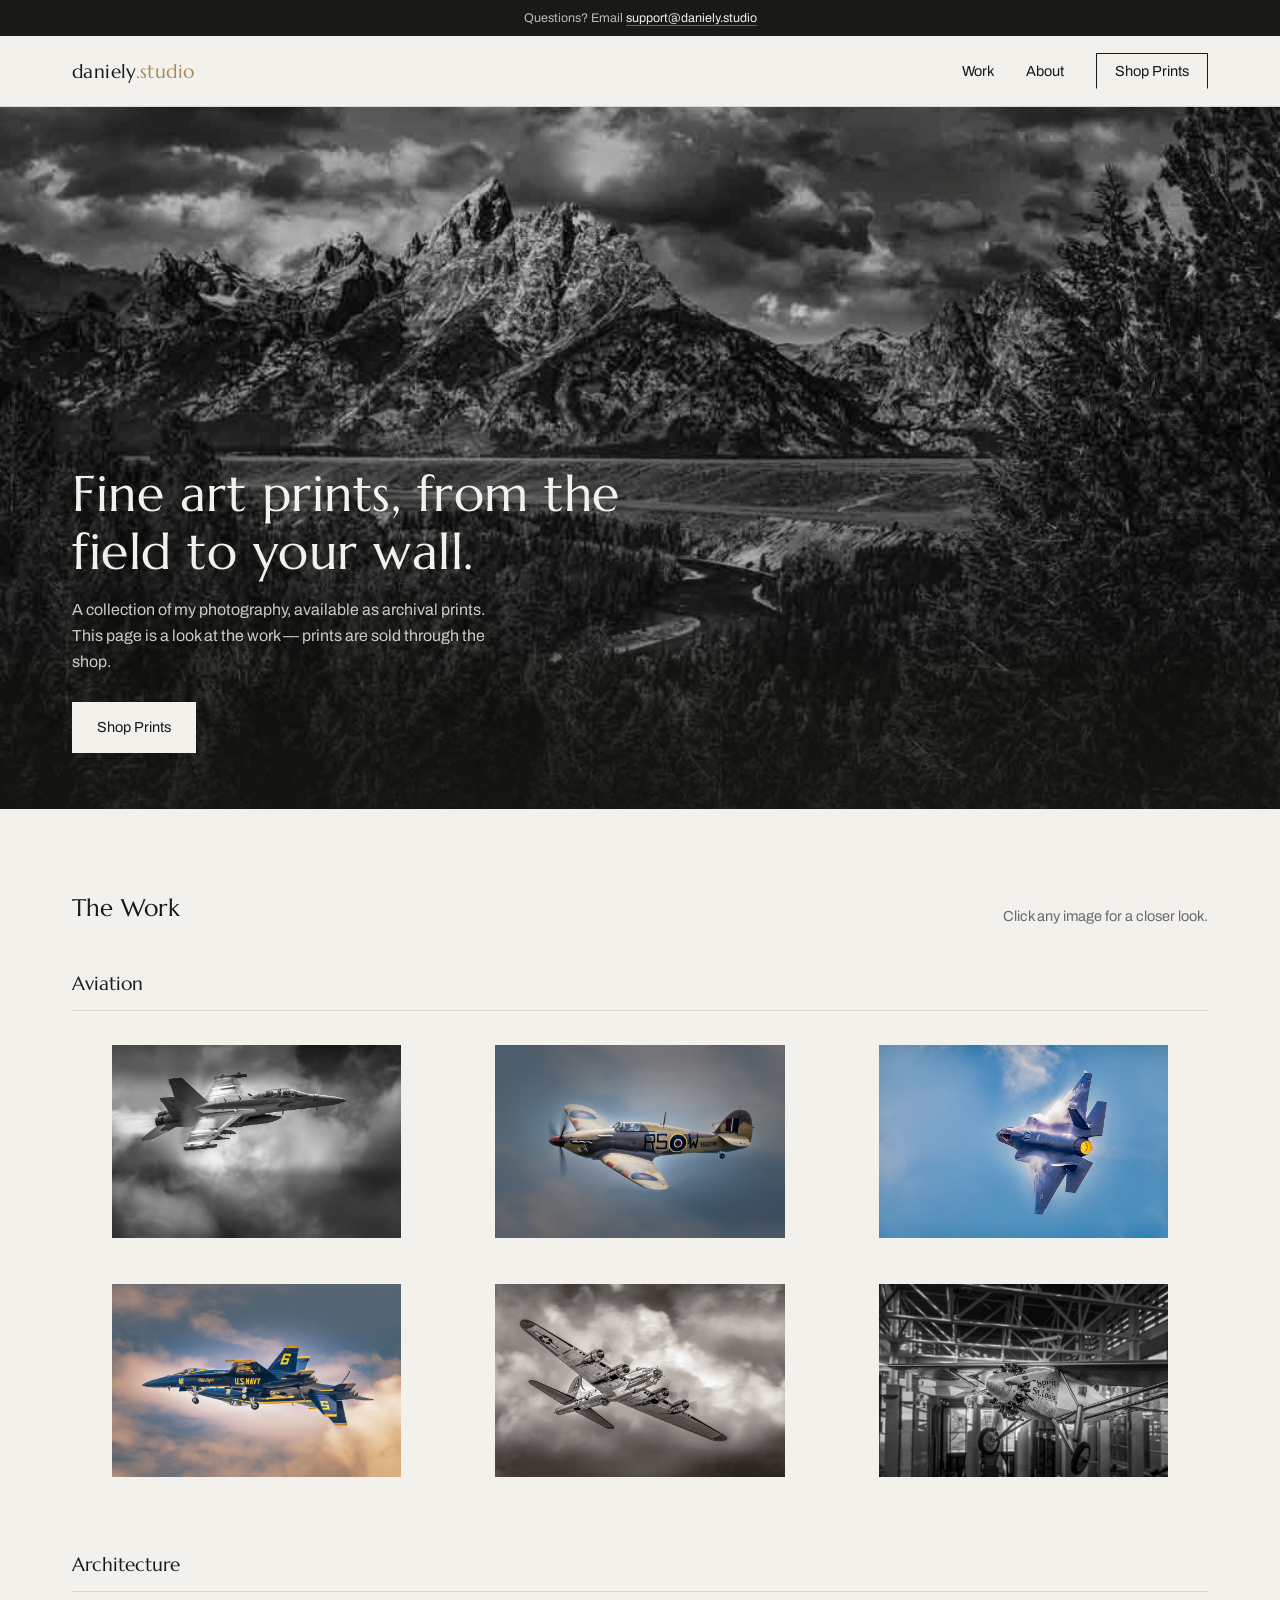
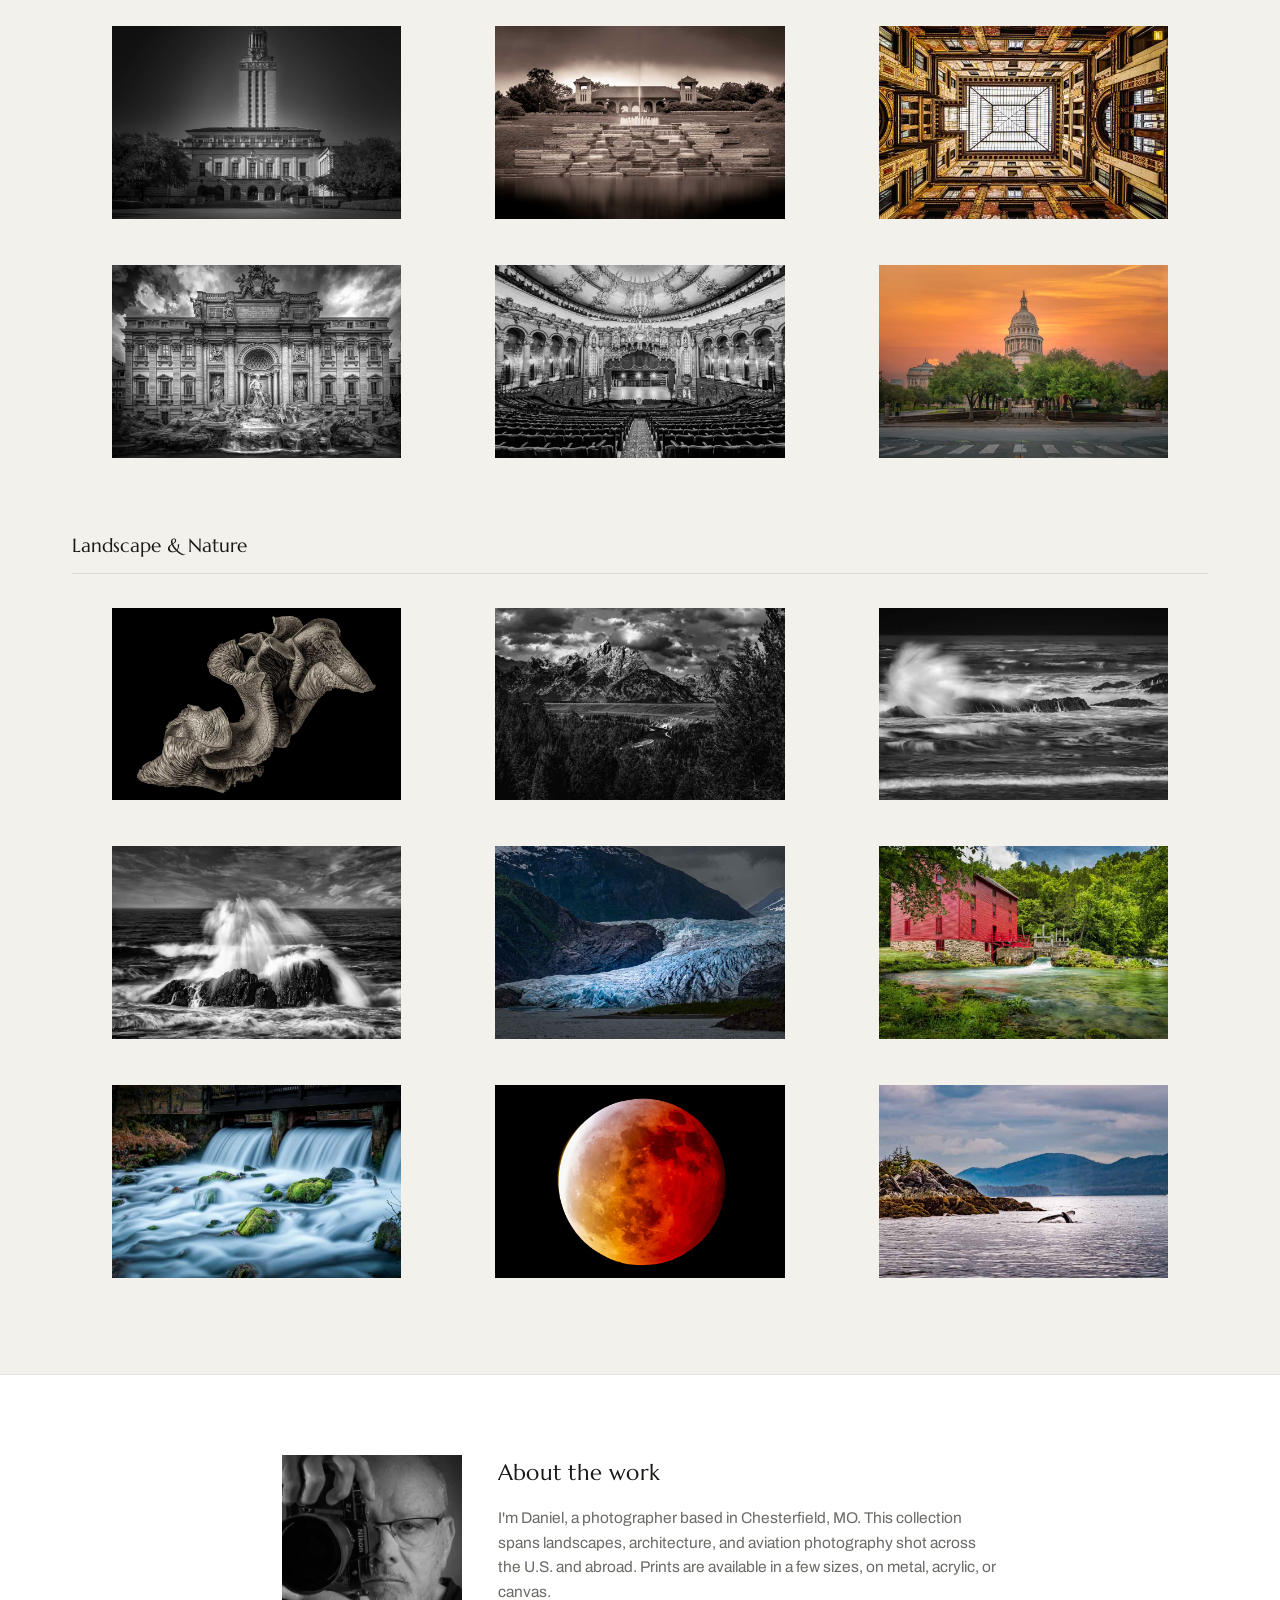
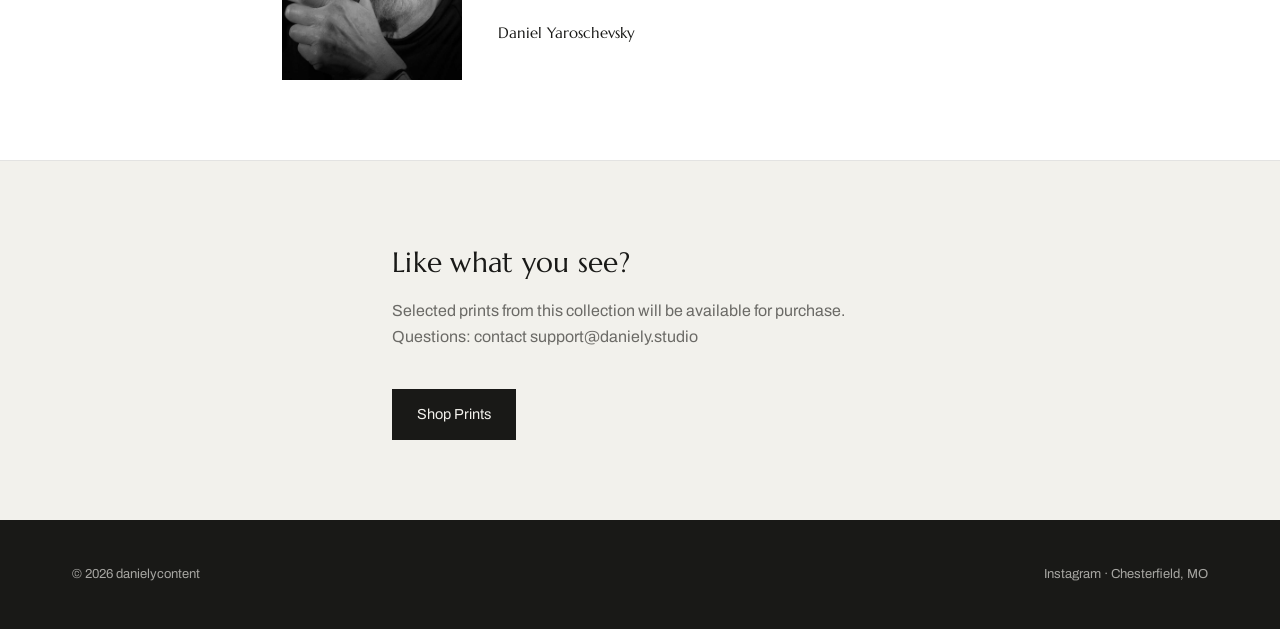
==== commit fe82e0fb: "add new index page add new index page, images and css js files and move old main site files into tru" ====
--- a/index.html
+++ b/index.html
@@ -1,304 +1,185 @@
-<!DOCTYPE html>
+<!doctype html>
 <html lang="en">
 <head>
-<meta charset="UTF-8">
-<meta name="viewport" content="width=device-width, initial-scale=1.0">
-<title>The TRUST Scorecard — Free Digital Presence Self-Assessment | danielycontent</title>
-<meta name="description" content="A free 5-minute self-assessment for professional service businesses. 20 questions that show you exactly where your digital presence earns trust — and where it quietly loses it.">
-
-<link rel="icon" href="/favicon.ico" sizes="48x48">
-<link rel="icon" type="image/png" sizes="16x16" href="/favicon-16.png">
-<link rel="icon" type="image/png" sizes="32x32" href="/favicon-32.png">
-<link rel="icon" type="image/png" sizes="48x48" href="/favicon-48.png">
-<link rel="apple-touch-icon" href="/apple-touch-icon.png">
-
+<meta charset="utf-8">
+<meta name="viewport" content="width=device-width, initial-scale=1">
+<title>Daniely — Fine Art Prints</title>
 <link rel="preconnect" href="https://fonts.googleapis.com">
 <link rel="preconnect" href="https://fonts.gstatic.com" crossorigin>
-<link href="https://fonts.googleapis.com/css2?family=Marcellus&family=Archivo:wght@300;400;500&display=swap" rel="stylesheet">
-
-<style>
-  :root{
-    --charcoal:#191917;
-    --cream:#F2F1EC;
-    --bronze:#A98A55;        /* accent on light */
-    --bronze-dark:#BFA06A;   /* accent on dark  */
-    --gray:#6B6A66;
-    --hairline:rgba(25,25,23,.16);
-    --maxw:1040px;
-  }
-  *{margin:0;padding:0;box-sizing:border-box}
-  html{scroll-behavior:smooth}
-  @media (prefers-reduced-motion: reduce){ html{scroll-behavior:auto} }
-  body{
-    background:var(--cream);
-    color:var(--charcoal);
-    font-family:'Archivo',system-ui,sans-serif;
-    font-weight:300;
-    line-height:1.7;
-    -webkit-font-smoothing:antialiased;
-  }
-  a{color:inherit}
-  :focus-visible{outline:2px solid var(--bronze);outline-offset:3px}
-  .wrap{max-width:var(--maxw);margin:0 auto;padding:0 28px}
-
-  h1,h2,.wordmark{font-family:'Marcellus',serif;font-weight:400;letter-spacing:.01em}
-  h2{font-size:clamp(26px,3.6vw,38px);line-height:1.25;margin-bottom:18px}
-  .eyebrow{
-    font-size:12px;letter-spacing:.28em;text-transform:uppercase;
-    color:var(--gray);font-weight:400;margin-bottom:22px;
-  }
-
-  /* ── header ── */
-  header{border-bottom:1px solid var(--hairline)}
-  .topbar{display:flex;align-items:baseline;justify-content:space-between;padding:26px 0}
-  .wordmark{font-size:17px;letter-spacing:.34em;text-transform:uppercase;text-decoration:none}
-  .wordmark .co{color:var(--bronze)}
-  .wordmark-rule{display:block;height:1px;background:var(--hairline);margin-top:9px}
-  .top-note{font-size:12px;letter-spacing:.18em;text-transform:uppercase;color:var(--gray)}
-  @media(max-width:560px){.top-note{display:none}}
-
-  /* ── hero ── */
-  .hero{padding:96px 0 30px}
-  .hero h1{font-size:clamp(34px,5.6vw,60px);line-height:1.18;max-width:19ch}
-  .hero p.lead{font-size:clamp(17px,2vw,20px);color:var(--gray);max-width:56ch;margin:26px 0 40px}
-  .btn{
-    display:inline-block;background:var(--bronze);color:var(--cream);
-    font-family:'Archivo',sans-serif;font-weight:500;font-size:15px;letter-spacing:.06em;
-    padding:17px 34px;text-decoration:none;border:none;cursor:pointer;
-  }
-  .btn:hover{background:#94773F}
-  .aside-link{display:inline-block;margin-left:26px;font-size:14px;color:var(--gray);text-decoration:underline;text-underline-offset:4px}
-  .hero .fineprint{font-size:13px;color:var(--gray);margin-top:18px}
-
-  /* ── signature: the scorecard strip ── */
-  .strip{padding:64px 0 88px}
-  .strip-card{border:1px solid var(--charcoal);}
-  .strip-head{
-    display:flex;justify-content:space-between;align-items:baseline;
-    padding:16px 24px;border-bottom:1px solid var(--charcoal);
-    font-size:12px;letter-spacing:.22em;text-transform:uppercase;
-  }
-  .strip-row{
-    display:grid;grid-template-columns:64px 1fr auto;align-items:center;
-    padding:18px 24px;border-bottom:1px solid var(--hairline);gap:18px;
-  }
-  .strip-row:last-child{border-bottom:none}
-  .strip-letter{font-family:'Marcellus',serif;font-size:30px;line-height:1}
-  .strip-word{font-weight:400;font-size:16px}
-  .strip-word span{display:block;font-weight:300;font-size:14px;color:var(--gray)}
-  .ticks{display:flex;gap:7px}
-  .tick{width:22px;height:8px;border:1px solid var(--charcoal);background:transparent}
-  .tick.f{background:var(--charcoal)}
-  .tick.b{background:var(--bronze);border-color:var(--bronze)}
-  .strip-caption{font-size:13px;color:var(--gray);margin-top:14px}
-  @media(max-width:560px){
-    .strip-row{grid-template-columns:44px 1fr}
-    .ticks{grid-column:2;margin-top:6px}
-    .strip-letter{font-size:24px}
-  }
-
-  /* ── sections ── */
-  section.band{padding:88px 0;border-top:1px solid var(--hairline)}
-  .cols{display:grid;grid-template-columns:1fr 1fr;gap:56px;align-items:start}
-  @media(max-width:800px){.cols{grid-template-columns:1fr}}
-  .step{padding:26px 0;border-top:1px solid var(--hairline)}
-  .step:first-of-type{border-top:none}
-  .step h3{font-family:'Archivo',sans-serif;font-weight:500;font-size:16px;margin-bottom:6px}
-  .step p{color:var(--gray);font-size:15px;max-width:52ch}
-
-  /* ── dark bonus band ── */
-  .band-dark{background:var(--charcoal);color:var(--cream);padding:88px 0}
-  .band-dark .eyebrow{color:rgba(242,241,236,.55)}
-  .band-dark h2 em{font-style:normal;color:var(--bronze-dark)}
-  .band-dark p{color:rgba(242,241,236,.78);max-width:58ch}
-  .btn-ghost{
-    display:inline-block;margin-top:34px;padding:16px 32px;
-    border:1px solid var(--bronze-dark);color:var(--bronze-dark);
-    font-weight:400;font-size:15px;letter-spacing:.06em;text-decoration:none;
-  }
-  .btn-ghost:hover{background:var(--bronze-dark);color:var(--charcoal)}
-
-  /* ── founder ── */
-  .founder{display:grid;grid-template-columns:220px 1fr;gap:56px;align-items:center}
-  @media(max-width:700px){.founder{grid-template-columns:1fr;gap:32px}}
-  .founder-photo{
-    aspect-ratio:4/5;background:var(--charcoal);
-    display:flex;align-items:center;justify-content:center;
-  }
-  .founder-photo span{font-family:'Marcellus',serif;font-size:56px;color:var(--bronze-dark)}
-  .founder-photo img{width:100%;height:100%;object-fit:cover;display:block}
-  .founder p{color:var(--gray);max-width:56ch}
-  .founder .name{font-family:'Marcellus',serif;font-size:22px;color:var(--charcoal);margin-bottom:10px}
-
-  /* ── form ── */
-  #get-scorecard{padding:96px 0 110px;border-top:1px solid var(--hairline)}
-  .form-card{max-width:560px;margin:0 auto;text-align:center}
-  .form-card h2{margin-bottom:12px}
-  .form-card>p{color:var(--gray);margin-bottom:34px}
-  .ml-embedded{text-align:left}
-  /* keep MailerLite's injected form aligned with the brand */
-  .ml-embedded .ml-form-embedContainer,
-  .ml-embedded .ml-form-embedWrapper{background:transparent!important;border:none!important}
-  .ml-embedded input[type="text"],
-  .ml-embedded input[type="email"]{
-    font-family:'Archivo',sans-serif!important;font-weight:300!important;
-    background:#fff!important;border:1px solid var(--hairline)!important;border-radius:0!important;
-    color:var(--charcoal)!important;
-  }
-  .ml-embedded button{
-    background:var(--bronze)!important;border:none!important;border-radius:0!important;
-    font-family:'Archivo',sans-serif!important;font-weight:500!important;letter-spacing:.06em!important;
-    color:var(--cream)!important;
-  }
-  .privacy{font-size:13px;color:var(--gray);margin-top:20px}
-  noscript p{font-size:14px;color:var(--gray);margin-top:16px}
-
-  /* ── footer ── */
-  footer{background:var(--charcoal);color:rgba(242,241,236,.7);padding:56px 0;font-size:14px}
-  footer .wordmark{color:var(--cream);font-size:15px}
-  footer .wordmark .co{color:var(--bronze-dark)}
-  .foot-grid{display:flex;flex-wrap:wrap;gap:28px;justify-content:space-between;align-items:baseline}
-  footer a{text-decoration:underline;text-underline-offset:4px}
-  .foot-legal{margin-top:26px;font-size:12.5px;color:rgba(242,241,236,.45)}
-</style>
+<link href="https://fonts.googleapis.com/css2?family=Marcellus&family=Archivo:wght@300;400;500;600&display=swap" rel="stylesheet">
+<link rel="stylesheet" href="styles.css">
 </head>
 <body>
 
-<header>
-  <div class="wrap topbar">
-    <a class="wordmark" href="/">DANIELY&nbsp;<span class="co">CONTENT</span></a>
-    <span class="top-note">Digital presence through professional content</span>
-  </div>
+<div class="topbar">Questions? Email <a href="mailto:support@daniely.studio">support@daniely.studio</a></div>
+<header class="site">
+  <nav class="nav">
+    <div class="wordmark">daniely<span class="accent">.studio</span></div>
+    <ul class="nav-links">
+      <li><a href="#work">Work</a></li>
+      <li><a href="#about">About</a></li>
+      <li><a class="nav-shop" href="https://daniely.studio/prints/spirit-of-st-louis-b" target="_blank" rel="noopener">Shop Prints</a></li>
+    </ul>
+  </nav>
 </header>
 
-<main>
-
-  <div class="wrap hero">
-    <p class="eyebrow">A free five-minute self-assessment</p>
-    <h1>Does your business look as professional online as it is in person?</h1>
-    <p class="lead">Most professional service firms don't have a marketing problem. They have a trust gap — the distance between how good they are in the room and how they look on a screen. The TRUST Scorecard shows you exactly where that gap is.</p>
-    <a class="btn" href="#get-scorecard">Get the free Scorecard</a>
-    <a class="aside-link" href="#inside">See what it measures</a>
-    <p class="fineprint">20 questions. Score it yourself. No sales call required to get it.</p>
-  </div>
-
-  <div class="wrap strip" id="inside">
-    <div class="strip-card" role="img" aria-label="Preview of the TRUST Scorecard: five categories — Target, Reveal, Unify, Share, Turn — each scored on a four-point scale">
-      <div class="strip-head"><span>The TRUST Scorecard</span><span>4 questions per letter</span></div>
-      <div class="strip-row">
-        <span class="strip-letter">T</span>
-        <span class="strip-word">Target <span>Do the right people instantly know you're for them?</span></span>
-        <span class="ticks"><span class="tick f"></span><span class="tick f"></span><span class="tick f"></span><span class="tick"></span></span>
-      </div>
-      <div class="strip-row">
-        <span class="strip-letter">R</span>
-        <span class="strip-word">Reveal <span>Can prospects see the real people behind the work?</span></span>
-        <span class="ticks"><span class="tick f"></span><span class="tick f"></span><span class="tick"></span><span class="tick"></span></span>
-      </div>
-      <div class="strip-row">
-        <span class="strip-letter">U</span>
-        <span class="strip-word">Unify <span>Does every touchpoint tell the same story?</span></span>
-        <span class="ticks"><span class="tick b"></span><span class="tick"></span><span class="tick"></span><span class="tick"></span></span>
-      </div>
-      <div class="strip-row">
-        <span class="strip-letter">S</span>
-        <span class="strip-word">Share <span>Does everything you publish have a purpose?</span></span>
-        <span class="ticks"><span class="tick f"></span><span class="tick f"></span><span class="tick"></span><span class="tick"></span></span>
-      </div>
-      <div class="strip-row">
-        <span class="strip-letter">T</span>
-        <span class="strip-word">Turn <span>Does attention actually become chosen work?</span></span>
-        <span class="ticks"><span class="tick f"></span><span class="tick"></span><span class="tick"></span><span class="tick"></span></span>
+<section class="hero">
+  <img src="images/hero-grand-teton.jpg" alt="Grand Teton, WY">
+  <div class="hero-overlay">
+    <div class="hero-content">
+      <h1>Fine art prints, from the field to your wall.</h1>
+      <p>A collection of my photography, available as archival prints. This page is a look at the work — prints are sold through the shop.</p>
+      <div class="hero-actions">
+        <a class="btn btn-solid" href="https://daniely.studio/prints/spirit-of-st-louis-b" target="_blank" rel="noopener">Shop Prints</a>
       </div>
     </div>
-    <p class="strip-caption">Your lowest letter is where trust is leaking — and the first thing worth fixing.</p>
   </div>
+</section>
 
-  <section class="band">
-    <div class="wrap cols">
-      <div>
-        <p class="eyebrow">How it works</p>
-        <h2>Twenty honest questions. One clear starting point.</h2>
-      </div>
-      <div>
-        <div class="step">
-          <h3>Answer the 20 questions</h3>
-          <p>Four questions for each letter of The TRUST Method™ — Target, Reveal, Unify, Share, Turn. About five minutes, no jargon.</p>
-        </div>
-        <div class="step">
-          <h3>Score each letter</h3>
-          <p>You'll see your strongest area and your weakest one. Most businesses are surprised by which is which.</p>
-        </div>
-        <div class="step">
-          <h3>Fix the lowest letter first</h3>
-          <p>The Scorecard tells you where to start. The included Blueprint shows you how — in plain language, with steps you can act on yourself.</p>
-        </div>
+<section id="work">
+  <div class="wrap">
+    <div class="gallery-head">
+      <h2>The Work</h2>
+      <p>Click any image for a closer look.</p>
+    </div>
+    <div class="cat-block">
+      <h3 class="cat-title">Aviation</h3>
+      <div class="uniform-grid">
+      <figure class="g-item" data-index="0" tabindex="0" role="button" aria-label="Open F/A-18 Super Hornet full size">
+        <img src="images/aviation-fa18-super-hornet.jpg" alt="F/A-18 Super Hornet" loading="lazy">
+        <figcaption>F/A-18 Super Hornet</figcaption>
+      </figure>
+      <figure class="g-item" data-index="1" tabindex="0" role="button" aria-label="Open Hawker Hurricane full size">
+        <img src="images/aviation-hawker-hurricane.jpg" alt="Hawker Hurricane" loading="lazy">
+        <figcaption>Hawker Hurricane</figcaption>
+      </figure>
+      <figure class="g-item" data-index="2" tabindex="0" role="button" aria-label="Open F-35 Lightning II full size">
+        <img src="images/aviation-f35-lightning.jpg" alt="F-35 Lightning II" loading="lazy">
+        <figcaption>F-35 Lightning II</figcaption>
+      </figure>
+      <figure class="g-item" data-index="3" tabindex="0" role="button" aria-label="Open Blue Angels full size">
+        <img src="images/aviation-blue-angels.jpg" alt="Blue Angels" loading="lazy">
+        <figcaption>Blue Angels</figcaption>
+      </figure>
+      <figure class="g-item" data-index="4" tabindex="0" role="button" aria-label="Open B-17 Flying Fortress full size">
+        <img src="images/aviation-b17-flying-fortress.jpg" alt="B-17 Flying Fortress" loading="lazy">
+        <figcaption>B-17 Flying Fortress</figcaption>
+      </figure>
+      <figure class="g-item" data-index="5" tabindex="0" role="button" aria-label="Open Forest Park, St. Louis full size">
+        <img src="images/aviation-spirit-of-st-louis.jpg" alt="Forest Park, St. Louis" loading="lazy">
+        <figcaption>Forest Park, St. Louis</figcaption>
+      </figure>
       </div>
     </div>
-  </section>
-
-  <section class="band-dark">
-    <div class="wrap">
-      <p class="eyebrow">Included with your Scorecard</p>
-      <h2>The TRUST <em>Blueprint</em> — free with it.</h2>
-      <p>The complete book behind the Scorecard: how professional service businesses earn trust before the first conversation. Every chapter maps to one letter, so once your score shows the weak spot, the Blueprint is the repair manual. Both arrive together in your inbox.</p>
-      <a class="btn-ghost" href="#get-scorecard">Get the Blueprint too</a>
-    </div>
-  </section>
-
-  <section class="band">
-    <div class="wrap founder">
-      <div class="founder-photo">
-        <!-- REAL FOUNDER PHOTO GOES HERE (brand guardrail: no stock imagery).
-             Replace the span below with:
-             <img src="/founder.jpg" alt="DanielY, brand photographer and content strategist"> -->
-        <span>DY</span>
-      </div>
-      <div>
-        <p class="eyebrow">Who's behind this</p>
-        <p class="name">DanielY</p>
-        <p>I'm a brand photographer and content strategist in St. Louis. I work with attorneys, medical practices, contractors, and other professional service firms that are excellent in person and underrepresented online. I built the Scorecard because almost every first conversation I have starts the same way: the business is trustworthy — their digital presence just doesn't show it yet.</p>
+    <div class="cat-block">
+      <h3 class="cat-title">Architecture</h3>
+      <div class="uniform-grid">
+      <figure class="g-item" data-index="6" tabindex="0" role="button" aria-label="Open The Tower, Austin, TX full size">
+        <img src="images/architecture-ut-tower-austin.jpg" alt="The Tower, Austin, TX" loading="lazy">
+        <figcaption>The Tower, Austin, TX</figcaption>
+      </figure>
+      <figure class="g-item" data-index="7" tabindex="0" role="button" aria-label="Open Forest Park, St. Louis full size">
+        <img src="images/architecture-forest-park-fountain.jpg" alt="Forest Park, St. Louis" loading="lazy">
+        <figcaption>Forest Park, St. Louis</figcaption>
+      </figure>
+      <figure class="g-item" data-index="8" tabindex="0" role="button" aria-label="Open Rome, Italy full size">
+        <img src="images/architecture-rome-ceiling.jpg" alt="Rome, Italy" loading="lazy">
+        <figcaption>Rome, Italy</figcaption>
+      </figure>
+      <figure class="g-item" data-index="9" tabindex="0" role="button" aria-label="Open Trevi Fountain, Rome full size">
+        <img src="images/architecture-trevi-fountain.jpg" alt="Trevi Fountain, Rome" loading="lazy">
+        <figcaption>Trevi Fountain, Rome</figcaption>
+      </figure>
+      <figure class="g-item" data-index="10" tabindex="0" role="button" aria-label="Open Theater Interior full size">
+        <img src="images/architecture-theater-interior.jpg" alt="Theater Interior" loading="lazy">
+        <figcaption>Theater Interior</figcaption>
+      </figure>
+      <figure class="g-item" data-index="11" tabindex="0" role="button" aria-label="Open Texas State Capitol, Austin, TX full size">
+        <img src="images/architecture-texas-capitol.jpg" alt="Texas State Capitol, Austin, TX" loading="lazy">
+        <figcaption>Texas State Capitol, Austin, TX</figcaption>
+      </figure>
       </div>
     </div>
-  </section>
+    <div class="cat-block">
+      <h3 class="cat-title">Landscape & Nature</h3>
+      <div class="uniform-grid">
+      <figure class="g-item" data-index="12" tabindex="0" role="button" aria-label="Open Mushroom Study full size">
+        <img src="images/landscape-mushroom-study.jpg" alt="Mushroom Study" loading="lazy">
+        <figcaption>Mushroom Study</figcaption>
+      </figure>
+      <figure class="g-item" data-index="13" tabindex="0" role="button" aria-label="Open Grand Teton, WY full size">
+        <img src="images/hero-grand-teton.jpg" alt="Grand Teton, WY" loading="lazy">
+        <figcaption>Grand Teton, WY</figcaption>
+      </figure>
+      <figure class="g-item" data-index="14" tabindex="0" role="button" aria-label="Open Oregon Coast full size">
+        <img src="images/landscape-oregon-coast-1.jpg" alt="Oregon Coast" loading="lazy">
+        <figcaption>Oregon Coast</figcaption>
+      </figure>
+      <figure class="g-item" data-index="15" tabindex="0" role="button" aria-label="Open Oregon Coast full size">
+        <img src="images/landscape-oregon-coast-2.jpg" alt="Oregon Coast" loading="lazy">
+        <figcaption>Oregon Coast</figcaption>
+      </figure>
+      <figure class="g-item" data-index="16" tabindex="0" role="button" aria-label="Open Glacier full size">
+        <img src="images/landscape-glacier.jpg" alt="Glacier" loading="lazy">
+        <figcaption>Glacier</figcaption>
+      </figure>
+      <figure class="g-item" data-index="17" tabindex="0" role="button" aria-label="Open Historic Mill full size">
+        <img src="images/landscape-historic-mill.jpg" alt="Historic Mill" loading="lazy">
+        <figcaption>Historic Mill</figcaption>
+      </figure>
+      <figure class="g-item" data-index="18" tabindex="0" role="button" aria-label="Open Waterfall full size">
+        <img src="images/landscape-waterfall.jpg" alt="Waterfall" loading="lazy">
+        <figcaption>Waterfall</figcaption>
+      </figure>
+      <figure class="g-item" data-index="19" tabindex="0" role="button" aria-label="Open Lunar Eclipse full size">
+        <img src="images/landscape-lunar-eclipse.jpg" alt="Lunar Eclipse" loading="lazy">
+        <figcaption>Lunar Eclipse</figcaption>
+      </figure>
+      <figure class="g-item" data-index="20" tabindex="0" role="button" aria-label="Open Whale Watching, Alaska full size">
+        <img src="images/landscape-whale-watching-alaska.jpg" alt="Whale Watching, Alaska" loading="lazy">
+        <figcaption>Whale Watching, Alaska</figcaption>
+      </figure>
+      </div>
+    </div>
+  </div>
+</section>
 
-  <section id="get-scorecard">
-    <div class="wrap form-card">
-      <p class="eyebrow">Free — delivered by email</p>
-      <h2>Get the TRUST Scorecard</h2>
-      <p>First name and email. The Scorecard and the Blueprint arrive in your inbox within a few minutes.</p>
+<section class="about" id="about">
+  <div class="wrap">
+    <div class="about-photo"><img src="images/portrait-daniel-yaroschevsky.jpg" alt="Daniel Yaroschevsky, photographer"></div>
+    <div>
+      <h2>About the work</h2>
+      <p>I'm Daniel, a photographer based in Chesterfield, MO. This collection spans landscapes, architecture, and aviation photography shot across the U.S. and abroad. Prints are available in a few sizes, on metal, acrylic, or canvas.</p>
+      <p class="signature">Daniel Yaroschevsky</p>
+    </div>
+  </div>
+</section>
 
-      <div class="ml-embedded" data-form="mLLG3x"></div>
-
-      <p class="privacy">No spam, ever. One short email series that teaches the method — unsubscribe anytime.</p>
-      <noscript><p>This form needs JavaScript. Email <a href="mailto:hello@daniely.studio">hello@daniely.studio</a> with "Scorecard" and it will be sent to you directly.</p></noscript>
-    </div>
-  </section>
-
-</main>
+<section class="closing">
+  <div class="wrap">
+    <h2>Like what you see?</h2>
+    <p class="support">Selected prints from this collection will be available for purchase. Questions: contact support@daniely.studio</p>
+    <a class="btn btn-dark" href="https://daniely.studio/prints/spirit-of-st-louis-b" target="_blank" rel="noopener">Shop Prints</a>
+  </div>
+</section>
 
 <footer>
   <div class="wrap">
-    <div class="foot-grid">
-      <span class="wordmark">DANIELY&nbsp;<span class="co">CONTENT</span></span>
-      <span>
-        <a href="https://www.instagram.com/daniely.content" rel="noopener">Instagram @daniely.content</a>
-        &nbsp;·&nbsp;
-        <a href="https://danielycontent.com" rel="noopener">danielycontent.com</a>
-      </span>
-    </div>
-    <p class="foot-legal">© 2026 danielycontent · DanielY (Daniel Yaroschevsky) · St. Louis, Missouri · Photography, video, and content strategy for professional service businesses.</p>
+    <span>&copy; <span id="year"></span> danielycontent</span>
+    <span><a href="https://instagram.com/daniely.content" target="_blank" rel="noopener">Instagram</a> &middot; Chesterfield, MO</span>
   </div>
 </footer>
 
-<!-- MailerLite Universal -->
-<script>
-(function(w,d,e,u,f,l,n){w[f]=w[f]||function(){(w[f].q=w[f].q||[])
-.push(arguments);},l=d.createElement(e),l.async=1,l.src=u,
-n=d.getElementsByTagName(e)[0],n.parentNode.insertBefore(l,n);})
-(window,document,'script','https://assets.mailerlite.com/js/universal.js','ml');
-ml('account', '2502590');
-</script>
+<div class="lightbox" id="lightbox" role="dialog" aria-modal="true" aria-label="Image viewer">
+  <button class="lb-btn lb-close" id="lbClose" aria-label="Close">&times;</button>
+  <button class="lb-btn lb-prev" id="lbPrev" aria-label="Previous image">&#10094;</button>
+  <button class="lb-btn lb-next" id="lbNext" aria-label="Next image">&#10095;</button>
+  <div class="lightbox-inner">
+    <img id="lbImage" src="" alt="">
+    <div class="lightbox-caption" id="lbCaption"></div>
+  </div>
+</div>
 
+<script src="script.js"></script>
 </body>
 </html>
--- a/styles.css
+++ b/styles.css
@@ -0,0 +1,135 @@
+:root{
+  --charcoal:#191917;
+  --cream:#F2F1EC;
+  --bronze:#A98A55;
+  --gray:#6B6A66;
+  --line: rgba(25,25,23,0.12);
+  --bg: var(--cream);
+  --fg: var(--charcoal);
+}
+
+*{box-sizing:border-box;}
+html{scroll-behavior:smooth;}
+body{
+  margin:0;background:var(--bg);color:var(--fg);
+  font-family:Archivo,-apple-system,BlinkMacSystemFont,sans-serif;
+  line-height:1.6;-webkit-font-smoothing:antialiased;
+}
+img{max-width:100%;display:block;}
+a{color:inherit;}
+.wrap{max-width:1200px;margin:0 auto;padding:0 32px;}
+h1,h2{font-family:Marcellus,Georgia,serif;font-weight:400;margin:0;letter-spacing:0.01em;}
+section{padding:80px 0;}
+@media (max-width:720px){ section{padding:52px 0;} .wrap{padding:0 20px;} }
+
+/* Top bar */
+.topbar{
+  background:var(--charcoal);color:rgba(242,241,236,0.75);
+  font-size:12.5px;text-align:center;padding:8px 16px;
+}
+.topbar a{color:var(--cream);text-decoration:none;border-bottom:1px solid rgba(242,241,236,0.35);}
+.topbar a:hover{border-color:var(--cream);}
+
+/* Nav */
+header.site{
+  position:sticky;top:0;z-index:30;
+  background:rgba(242,241,236,0.9);backdrop-filter:blur(8px);
+  border-bottom:1px solid var(--line);
+}
+.nav{display:flex;align-items:center;justify-content:space-between;padding:20px 32px;max-width:1200px;margin:0 auto;}
+.wordmark{font-family:Marcellus,serif;font-size:19px;letter-spacing:0.02em;}
+.wordmark .accent{color:var(--bronze);}
+.nav-links{display:flex;gap:32px;list-style:none;margin:0;padding:0;align-items:center;}
+.nav-links a{font-size:14.5px;text-decoration:none;border-bottom:1px solid transparent;transition:border-color .15s ease;}
+.nav-links a:hover{border-color:var(--bronze);}
+.nav-shop{font-size:14px;border:1px solid var(--charcoal);padding:9px 18px;text-decoration:none;white-space:nowrap;}
+.nav-shop:hover{background:var(--charcoal);color:var(--cream);}
+@media (max-width:640px){ .nav-links a:not(.nav-shop){display:none;} }
+
+/* Hero */
+.hero{position:relative;padding:0;height:78vh;min-height:460px;max-height:760px;overflow:hidden;}
+.hero img{width:100%;height:100%;object-fit:cover;}
+.hero-overlay{
+  position:absolute;inset:0;
+  background:linear-gradient(0deg, rgba(25,25,23,0.72) 0%, rgba(25,25,23,0.15) 55%, rgba(25,25,23,0.35) 100%);
+  display:flex;flex-direction:column;justify-content:flex-end;
+}
+.hero-content{padding:0 32px 56px;max-width:1200px;margin:0 auto;width:100%;color:var(--cream);}
+.hero-content h1{font-size:clamp(28px,4.6vw,50px);line-height:1.16;max-width:16ch;}
+.hero-content p{font-size:16px;color:rgba(242,241,236,0.82);max-width:48ch;margin-top:16px;}
+.btn{display:inline-block;padding:13px 24px;font-size:14.5px;text-decoration:none;border:1px solid currentColor;transition:opacity .15s ease;}
+.btn:hover{opacity:.72;}
+.btn-solid{background:var(--cream);color:var(--charcoal);border-color:var(--cream);}
+.btn-dark{background:var(--charcoal);color:var(--cream);border-color:var(--charcoal);}
+.hero-actions{margin-top:28px;}
+
+/* Gallery */
+.gallery-head{display:flex;justify-content:space-between;align-items:flex-end;gap:20px;margin-bottom:40px;flex-wrap:wrap;}
+.gallery-head p{color:var(--gray);font-size:14.5px;margin:6px 0 0;}
+
+.cat-block{margin-bottom:56px;}
+.cat-block:last-child{margin-bottom:0;}
+.cat-title{
+  font-family:Marcellus,serif;font-size:19px;font-weight:400;
+  margin:0 0 18px;padding-bottom:12px;border-bottom:1px solid var(--line);
+}
+.uniform-grid{display:grid;grid-template-columns:repeat(3,1fr);gap:14px;}
+@media (max-width:820px){ .uniform-grid{grid-template-columns:repeat(2,1fr);} }
+@media (max-width:520px){ .uniform-grid{grid-template-columns:1fr;} }
+.g-item{
+  position:relative;cursor:pointer;overflow:hidden;background:#000;
+  border:0;padding:0;aspect-ratio:3/2;
+}
+.g-item img{width:100%;height:100%;object-fit:cover;display:block;transition:transform .35s ease;}
+.g-item:hover img{transform:scale(1.045);}
+.g-item figcaption{
+  position:absolute;left:0;right:0;bottom:0;padding:22px 14px 10px;
+  font-size:12.5px;color:#fff;
+  background:linear-gradient(0deg, rgba(0,0,0,0.55), rgba(0,0,0,0));
+  opacity:0;transition:opacity .2s ease;
+}
+.g-item:hover figcaption, .g-item:focus figcaption{opacity:1;}
+.g-item:focus{outline:2px solid var(--bronze);outline-offset:2px;}
+
+/* About */
+.about{background:#fff;border-top:1px solid var(--line);border-bottom:1px solid var(--line);}
+.about .wrap{max-width:780px;display:grid;grid-template-columns:180px 1fr;gap:36px;align-items:start;}
+@media (max-width:600px){ .about .wrap{grid-template-columns:1fr;} }
+.about-photo{
+  aspect-ratio:4/5;overflow:hidden;background:rgba(25,25,23,0.02);
+}
+.about-photo img{width:100%;height:100%;object-fit:cover;}
+.about-photo span{font-size:12.5px;color:var(--gray);line-height:1.5;}
+.about h2{font-size:22px;margin-bottom:12px;}
+.about p{color:var(--gray);font-size:15.5px;}
+.about .signature{color:var(--charcoal);font-family:Marcellus,serif;font-size:15px;margin-top:14px;}
+
+/* Closing CTA */
+.closing .wrap{max-width:560px;}
+.closing h2{font-size:clamp(22px,3vw,28px);}
+.closing p.support{color:var(--gray);margin-top:12px;}
+.closing .btn{margin-top:24px;}
+
+footer{background:var(--charcoal);color:rgba(242,241,236,0.65);padding:44px 0;}
+footer .wrap{display:flex;justify-content:space-between;gap:16px;flex-wrap:wrap;align-items:center;font-size:13px;}
+footer a{text-decoration:none;}
+footer a:hover{color:var(--cream);}
+
+/* Lightbox */
+.lightbox{
+  position:fixed;inset:0;background:rgba(10,10,9,0.94);z-index:100;
+  display:none;align-items:center;justify-content:center;padding:40px 16px;
+}
+.lightbox.open{display:flex;}
+.lightbox img{max-width:min(92vw,1200px);max-height:78vh;width:auto;height:auto;margin:0 auto;}
+.lightbox-inner{display:flex;flex-direction:column;align-items:center;gap:14px;max-width:100%;}
+.lightbox-caption{color:rgba(242,241,236,0.85);font-size:14px;text-align:center;}
+.lb-btn{
+  position:absolute;background:none;border:0;color:#fff;cursor:pointer;
+  font-size:28px;line-height:1;padding:10px;opacity:.75;
+}
+.lb-btn:hover{opacity:1;}
+.lb-close{top:18px;right:18px;font-size:22px;}
+.lb-prev{left:8px;top:50%;transform:translateY(-50%);}
+.lb-next{right:8px;top:50%;transform:translateY(-50%);}
+@media (max-width:640px){ .lb-prev, .lb-next{font-size:22px;} }
